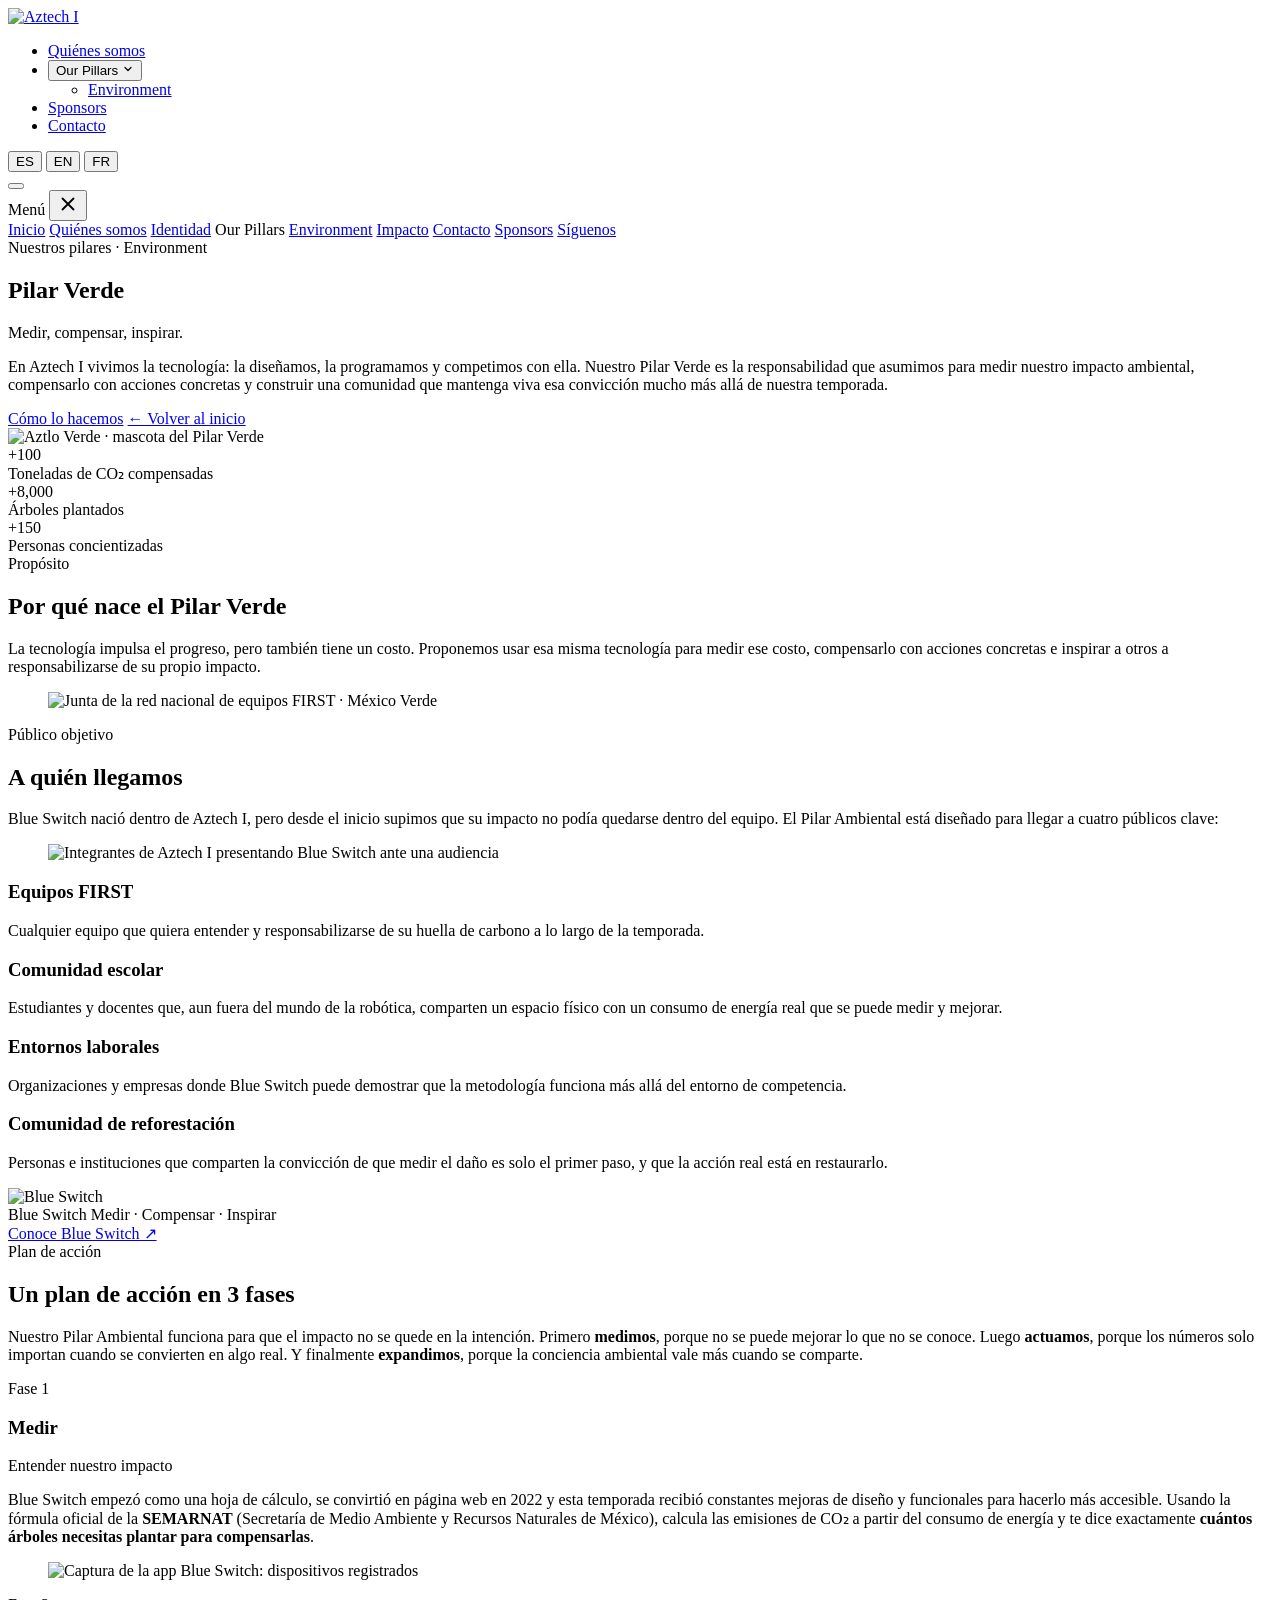
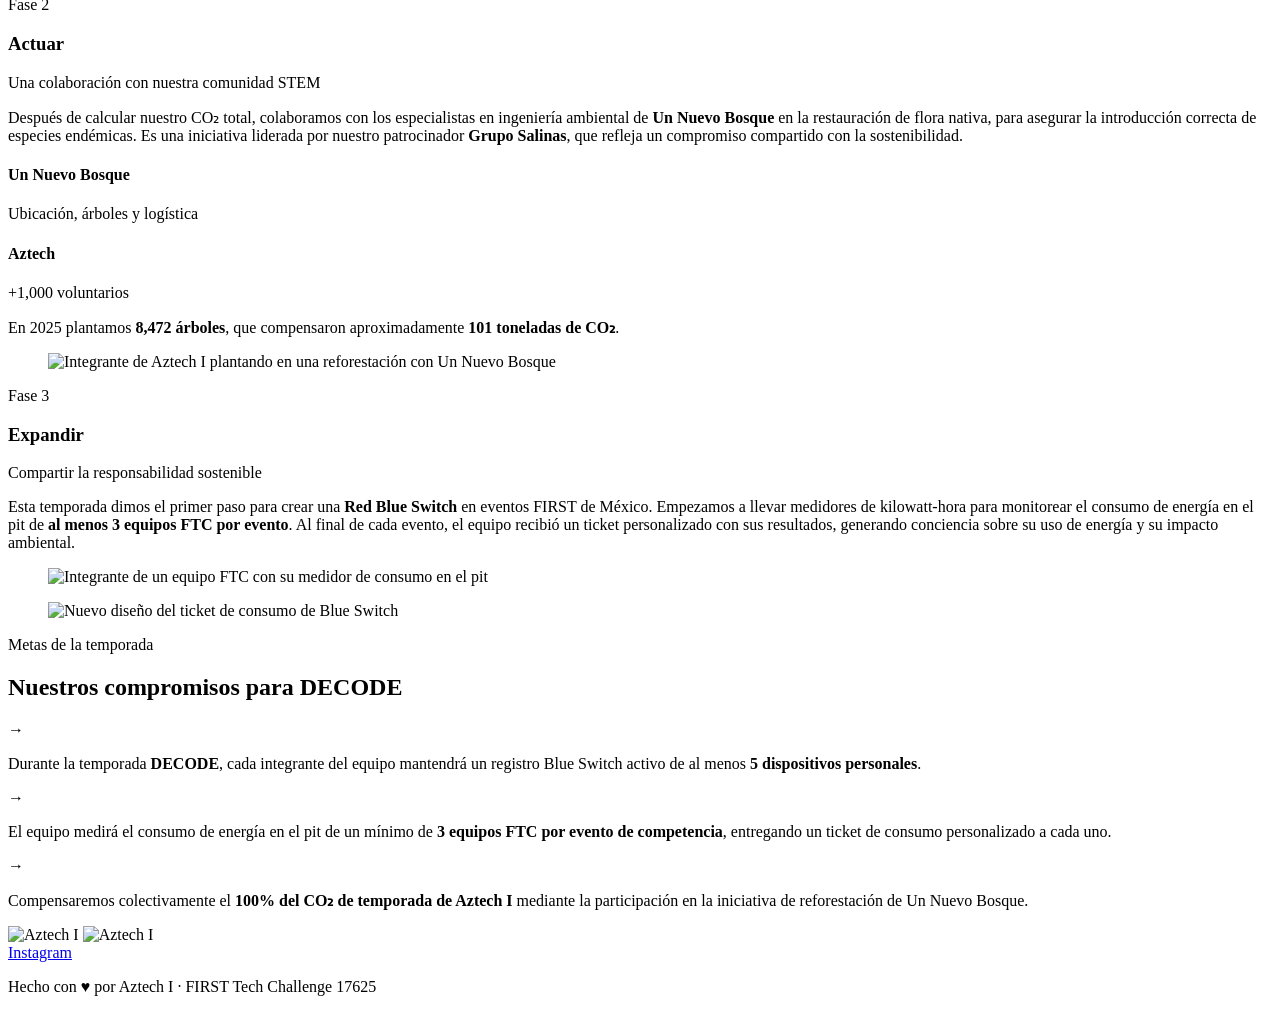
==== environment.html @ 7b5fca29 "Add files via upload" ====
<!DOCTYPE html>
<html lang="es">
<head>
  <meta charset="UTF-8" />
  <meta name="viewport" content="width=device-width, initial-scale=1.0" />
  <title>Environment · Aztech I</title>
  <meta name="description" content="Pilar Environment de Aztech I — próximamente." />
  <link rel="icon" href="images/brand/logo.png" />
  <link rel="stylesheet" href="css/styles.css" />
  <link rel="stylesheet" href="css/environment.css" />
</head>
<body>
  <header class="site-header">
    <nav class="nav">
      <a href="index.html" class="nav-logo" aria-label="Inicio">
        <img src="images/brand/wordmark.png" alt="Aztech I" />
      </a>
      <ul class="nav-links">
        <li><a href="index.html#nosotros" data-en="About us" data-fr="À propos">Quiénes somos</a></li>
        <li class="nav-dropdown">
          <button type="button" class="nav-dropdown-btn" aria-expanded="false" aria-haspopup="true" data-en='Our Pillars <svg class="chev" width="12" height="12" viewBox="0 0 24 24" fill="none" stroke="currentColor" stroke-width="2.4" stroke-linecap="round" stroke-linejoin="round"><path d="m6 9 6 6 6-6" /></svg>' data-fr='Nos piliers <svg class="chev" width="12" height="12" viewBox="0 0 24 24" fill="none" stroke="currentColor" stroke-width="2.4" stroke-linecap="round" stroke-linejoin="round"><path d="m6 9 6 6 6-6" /></svg>'>
            Our Pillars
            <svg class="chev" width="12" height="12" viewBox="0 0 24 24" fill="none" stroke="currentColor" stroke-width="2.4" stroke-linecap="round" stroke-linejoin="round"><path d="m6 9 6 6 6-6" /></svg>
          </button>
          <ul class="nav-dropdown-menu">
            <li><a href="environment.html" data-en="Environment" data-fr="Environnement">Environment</a></li>
          </ul>
        </li>
        <li><a href="index.html#sponsors">Sponsors</a></li>
        <li><a href="index.html#contacto" data-en="Contact" data-fr="Contact">Contacto</a></li>
        
      </ul>
      <div class="nav-actions">
        <div class="lang-switch" role="group" aria-label="Idioma / Language / Langue">
          <button type="button" class="lang-btn" data-lang="es">ES</button>
          <button type="button" class="lang-btn" data-lang="en">EN</button>
          <button type="button" class="lang-btn" data-lang="fr">FR</button>
        </div>
        <button type="button" class="nav-burger" aria-label="Menú" aria-expanded="false" aria-controls="site-drawer">
          <span></span><span></span><span></span>
        </button>
      </div>
    </nav>
  </header>

  <!-- ───────── Menú lateral desplegable ───────── -->
  <div class="drawer-backdrop" hidden></div>
  <aside id="site-drawer" class="drawer" aria-hidden="true" aria-label="Menú">
    <div class="drawer-top">
      <span class="drawer-title" data-en="Menu" data-fr="Menu">Menú</span>
      <button type="button" class="drawer-close" aria-label="Cerrar menú">
        <svg width="22" height="22" viewBox="0 0 24 24" fill="none" stroke="currentColor" stroke-width="2" stroke-linecap="round"><path d="M18 6 6 18M6 6l12 12" /></svg>
      </button>
    </div>
    <nav class="drawer-links">
      <a href="index.html" data-en="Home" data-fr="Accueil">Inicio</a>
      <a href="index.html#nosotros" data-en="About us" data-fr="À propos">Quiénes somos</a>
      <a href="index.html#identidad" data-en="Identity" data-fr="Identité">Identidad</a>
      <span class="drawer-group" data-en="Our Pillars" data-fr="Nos piliers">Our Pillars</span>
      <a href="environment.html" class="drawer-sub" data-en="Environment" data-fr="Environnement">Environment</a>
      <a href="https://aztech-17625-our-impact.vercel.app" data-en="Impact" data-fr="Impact">Impacto</a>
      <a href="index.html#contacto" data-en="Contact" data-fr="Contact">Contacto</a>
      <a href="index.html#sponsors">Sponsors</a>
      <a href="https://www.instagram.com/aztech_1_17625/" target="_blank" rel="noopener noreferrer" data-en="Follow us" data-fr="Suivez-nous">Síguenos</a>
    </nav>
  </aside>

  <!-- ───────── Hero ───────── -->
  <section class="env-hero">
    <div class="env-hero-inner">
      <div class="env-hero-text">
        <span class="env-kicker" data-en="Our Pillars · Environment" data-fr="Nos piliers · Environnement">Nuestros pilares · Environment</span>
        <h1 class="env-title" data-en="<span class=&quot;g&quot;>Green</span> Pillar" data-fr="Pilier <span class=&quot;g&quot;>Vert</span>">Pilar <span class="g">Verde</span></h1>
        <p class="env-subtitle" data-en="Measure, offset, inspire." data-fr="Mesurer, compenser, inspirer.">Medir, compensar, inspirar.</p>
        <p class="env-lead" data-en="At Aztech I we live technology: we design it, program it and compete with it. Our Green Pillar is the responsibility we take on to measure our environmental impact, offset it with concrete action, and build a community that keeps the conviction alive long beyond our season." data-fr="Chez Aztech I, nous vivons la technologie : nous la concevons, la programmons et concourons avec elle. Notre Pilier Vert est la responsabilité que nous assumons pour mesurer notre impact environnemental, le compenser par des actions concrètes et bâtir une communauté qui maintient cette conviction vivante bien au-delà de notre saison.">
          En Aztech I vivimos la tecnología: la diseñamos, la programamos y competimos
          con ella. Nuestro Pilar Verde es la responsabilidad que asumimos para medir
          nuestro impacto ambiental, compensarlo con acciones concretas y construir una
          comunidad que mantenga viva esa convicción mucho más allá de nuestra temporada.
        </p>
        <div class="env-hero-actions">
          <a href="#proceso" class="btn btn-accent" data-en="How we do it" data-fr="Comment nous le faisons">Cómo lo hacemos</a>
          <a href="index.html" class="btn btn-outline" data-en="← Back to home" data-fr="← Retour à l'accueil">← Volver al inicio</a>
        </div>
      </div>
      <div class="env-hero-figure">
        <img src="images/brand/green-aztlo.png" alt="Aztlo Verde · mascota del Pilar Verde" />
      </div>
    </div>
  </section>

  <!-- ───────── Cifras destacadas ───────── -->
  <section class="env-section env-stats-section">
    <div class="env-headline-stats">
      <div class="env-hstat env-hstat--feature">
        <div class="num">+100</div>
        <div class="lbl" data-en="Tons of CO₂ offset" data-fr="Tonnes de CO₂ compensées">Toneladas de CO₂ compensadas</div>
      </div>
      <div class="env-hstat">
        <div class="num">+8,000</div>
        <div class="lbl" data-en="Trees planted" data-fr="Arbres plantés">Árboles plantados</div>
      </div>
      <div class="env-hstat">
        <div class="num">+150</div>
        <div class="lbl" data-en="Environmentally aware people" data-fr="Personnes sensibilisées">Personas concientizadas</div>
      </div>
    </div>
  </section>

  <!-- ───────── Propósito ───────── -->
  <section class="env-section">
    <div class="env-why-intro">
      <div class="env-why-text">
        <span class="env-eyebrow" data-en="Purpose" data-fr="But">Propósito</span>
        <h2 data-en="Why the Green Pillar was born" data-fr="Pourquoi le Pilier Vert est né">Por qué nace el Pilar Verde</h2>
        <p class="env-text" data-en="Technology drives progress, but it also comes at a cost. We propose using that same technology to measure that cost, offset it through concrete actions, and inspire others to take responsibility for their own impact." data-fr="La technologie fait avancer le progrès, mais elle a aussi un coût. Nous proposons d'utiliser cette même technologie pour mesurer ce coût, le compenser par des actions concrètes et inspirer les autres à assumer la responsabilité de leur propre impact.">
          La tecnología impulsa el progreso, pero también tiene un costo. Proponemos usar
          esa misma tecnología para medir ese costo, compensarlo con acciones concretas e
          inspirar a otros a responsabilizarse de su propio impacto.
        </p>
      </div>
      <figure class="env-why-figure">
        <img class="env-why-main" src="images/brand/green-alliance.png" alt="Junta de la red nacional de equipos FIRST · México Verde" loading="lazy" />
      </figure>
    </div>
  </section>

  <!-- ───────── Público objetivo ───────── -->
  <section class="env-section">
    <div class="env-why-intro env-why-intro--flip">
      <div class="env-why-text">
        <span class="env-eyebrow" data-en="Target audience" data-fr="Public cible">Público objetivo</span>
        <h2 data-en="Who we reach" data-fr="À qui nous nous adressons">A quién llegamos</h2>
        <p class="env-text" data-en="Blue Switch was born within Aztech I, but from the start we knew its impact couldn't stay within the team. The Environmental Pillar is designed to reach four key audiences:" data-fr="Blue Switch est né au sein d'Aztech I, mais dès le départ nous savions que son impact ne pouvait pas rester au sein de l'équipe. Le Pilier Environnemental est conçu pour atteindre quatre publics clés :">
          Blue Switch nació dentro de Aztech I, pero desde el inicio supimos que su
          impacto no podía quedarse dentro del equipo. El Pilar Ambiental está diseñado
          para llegar a cuatro públicos clave:
        </p>
      </div>
      <figure class="env-why-figure">
        <img class="env-why-main" src="images/brand/bs-psico.png" alt="Integrantes de Aztech I presentando Blue Switch ante una audiencia" loading="lazy" />
      </figure>
    </div>

    <div class="aud-grid">
      <div class="aud-card">
        <h3 data-en="FIRST teams" data-fr="Équipes FIRST">Equipos FIRST</h3>
        <p data-en="Any team that wants to understand and take responsibility for their carbon footprint throughout the season." data-fr="Toute équipe qui souhaite comprendre et assumer la responsabilité de son empreinte carbone tout au long de la saison.">Cualquier equipo que quiera entender y responsabilizarse de su huella de carbono a lo largo de la temporada.</p>
      </div>
      <div class="aud-card">
        <h3 data-en="School community" data-fr="Communauté scolaire">Comunidad escolar</h3>
        <p data-en="Students and teachers who, even outside the robotics world, share a physical space with a real energy consumption that can be measured and improved." data-fr="Les élèves et les enseignants qui, même en dehors du monde de la robotique, partagent un espace physique avec une consommation d'énergie réelle qui peut être mesurée et améliorée.">Estudiantes y docentes que, aun fuera del mundo de la robótica, comparten un espacio físico con un consumo de energía real que se puede medir y mejorar.</p>
      </div>
      <div class="aud-card">
        <h3 data-en="Work environments" data-fr="Environnements de travail">Entornos laborales</h3>
        <p data-en="Organizations and companies where Blue Switch can prove that the methodology works beyond the competition setting." data-fr="Des organisations et des entreprises où Blue Switch peut prouver que la méthodologie fonctionne au-delà du cadre de la compétition.">Organizaciones y empresas donde Blue Switch puede demostrar que la metodología funciona más allá del entorno de competencia.</p>
      </div>
      <div class="aud-card">
        <h3 data-en="Reforestation community" data-fr="Communauté de reforestation">Comunidad de reforestación</h3>
        <p data-en="People and institutions who share the conviction that measuring the damage is only the first step, and that real action lies in restoring it." data-fr="Des personnes et des institutions qui partagent la conviction que mesurer les dégâts n'est que la première étape, et que la véritable action consiste à les réparer.">Personas e instituciones que comparten la convicción de que medir el daño es solo el primer paso, y que la acción real está en restaurarlo.</p>
      </div>
    </div>
  </section>

  <!-- ───────── Proceso: 3 fases ───────── -->
  <section id="proceso" class="env-section">
    <div class="bs-lockup">
      <img class="bs-logo" src="images/brand/blue-switch.png" alt="Blue Switch" loading="lazy" />
      <div class="bs-lockup-text">
        <span class="bs-name">Blue Switch</span>
        <span class="bs-tagline" data-en="Measure · Offset · Inspire" data-fr="Mesurer · Compenser · Inspirer">Medir · Compensar · Inspirar</span>
      </div>
      <a class="btn bs-btn" href="https://blue-switch2-0.vercel.app/" target="_blank" rel="noopener noreferrer" data-en="Explore Blue Switch ↗" data-fr="Découvrir Blue Switch ↗">Conoce Blue Switch ↗</a>
    </div>
    <span class="env-eyebrow" data-en="Action plan" data-fr="Plan d'action">Plan de acción</span>
    <h2 data-en="A 3-phase action plan" data-fr="Un plan d'action en 3 phases">Un plan de acción en 3 fases</h2>
    <p class="env-text" data-en="Our Environmental Pillar works so impact doesn't stay at the intention level. First we <strong>measure</strong>, because you can't improve what you don't know. Then we <strong>act</strong>, because numbers only matter when they turn into something real. And finally we <strong>expand</strong>, because environmental awareness is worth more when it's shared." data-fr="Notre Pilier Environnemental fonctionne pour que l'impact ne reste pas au niveau de l'intention. D'abord nous <strong>mesurons</strong>, car on ne peut pas améliorer ce que l'on ne connaît pas. Ensuite nous <strong>agissons</strong>, car les chiffres ne comptent que lorsqu'ils deviennent quelque chose de réel. Et enfin nous <strong>étendons</strong>, car la conscience environnementale vaut davantage lorsqu'elle est partagée.">
      Nuestro Pilar Ambiental funciona para que el impacto no se quede en la intención.
      Primero <strong>medimos</strong>, porque no se puede mejorar lo que no se conoce.
      Luego <strong>actuamos</strong>, porque los números solo importan cuando se
      convierten en algo real. Y finalmente <strong>expandimos</strong>, porque la
      conciencia ambiental vale más cuando se comparte.
    </p>

    <!-- Fase 1 -->
    <div class="phase phase--media-fill">
      <div class="phase-body">
        <div class="phase-head">
          <span class="phase-n" data-en="Phase 1" data-fr="Phase 1">Fase 1</span>
          <h3 data-en="Measure" data-fr="Mesurer">Medir</h3>
        </div>
        <p class="phase-sub" data-en="Understanding our impact" data-fr="Comprendre notre impact">Entender nuestro impacto</p>
        <p data-en="Blue Switch started as a spreadsheet, became a website in 2022, and received frequent design and functional updates this season to make it more accessible. Using the official formula from <strong>SEMARNAT</strong> (Mexico's Secretariat of Environment and Natural Resources), it calculates the CO₂ emissions from energy consumption and tells you exactly <strong>how many trees you need to plant to offset them</strong>." data-fr="Blue Switch a commencé comme un tableur, est devenu un site web en 2022 et a reçu cette saison de fréquentes améliorations de design et de fonctionnalités pour le rendre plus accessible. À l'aide de la formule officielle du <strong>SEMARNAT</strong> (Secrétariat à l'Environnement et aux Ressources naturelles du Mexique), il calcule les émissions de CO₂ à partir de la consommation d'énergie et vous indique exactement <strong>combien d'arbres planter pour les compenser</strong>.">
          Blue Switch empezó como una hoja de cálculo, se convirtió en página web en 2022
          y esta temporada recibió constantes mejoras de diseño y funcionales para
          hacerlo más accesible. Usando la fórmula oficial de la <strong>SEMARNAT</strong>
          (Secretaría de Medio Ambiente y Recursos Naturales de México), calcula las
          emisiones de CO₂ a partir del consumo de energía y te dice exactamente
          <strong>cuántos árboles necesitas plantar para compensarlas</strong>.
        </p>
      </div>
      <div class="phase-media phase-media--fillcol">
        <figure class="env-shot env-shot--grow">
          <img src="images/brand/bs-app.png" alt="Captura de la app Blue Switch: dispositivos registrados" loading="lazy" />
        </figure>
      </div>
    </div>

    <!-- Fase 2 -->
    <div class="phase phase--media-right">
      <div class="phase-body">
        <div class="phase-head">
          <span class="phase-n" data-en="Phase 2" data-fr="Phase 2">Fase 2</span>
          <h3 data-en="Act" data-fr="Agir">Actuar</h3>
        </div>
        <p class="phase-sub" data-en="A collaboration with our STEM community" data-fr="Une collaboration avec notre communauté STEM">Una colaboración con nuestra comunidad STEM</p>
        <p data-en="After calculating our total CO₂, we collaborated with <strong>Un Nuevo Bosque</strong>'s environmental engineering specialists in native flora restoration, to ensure the proper introduction of endemic species. This is an initiative led by our sponsor <strong>Grupo Salinas</strong>, reflecting a shared commitment to sustainability." data-fr="Après avoir calculé notre CO₂ total, nous avons collaboré avec les spécialistes en ingénierie environnementale d'<strong>Un Nuevo Bosque</strong> pour la restauration de la flore indigène, afin d'assurer l'introduction correcte d'espèces endémiques. C'est une initiative menée par notre sponsor <strong>Grupo Salinas</strong>, qui reflète un engagement commun envers la durabilité.">
          Después de calcular nuestro CO₂ total, colaboramos con los especialistas en
          ingeniería ambiental de <strong>Un Nuevo Bosque</strong> en la restauración de
          flora nativa, para asegurar la introducción correcta de especies endémicas. Es
          una iniciativa liderada por nuestro patrocinador <strong>Grupo Salinas</strong>,
          que refleja un compromiso compartido con la sostenibilidad.
        </p>
        <div class="phase-tags">
          <div class="phase-tag">
            <h4>Un Nuevo Bosque</h4>
            <p data-en="Location, trees &amp; logistics" data-fr="Lieu, arbres et logistique">Ubicación, árboles y logística</p>
          </div>
          <div class="phase-tag">
            <h4>Aztech</h4>
            <p data-en="+1,000 volunteers" data-fr="+1 000 bénévoles">+1,000 voluntarios</p>
          </div>
        </div>
        <p class="phase-highlight" data-en="In 2025 we planted <strong>8,472 trees</strong>, offsetting approximately <strong>101 tons of CO₂</strong>." data-fr="En 2025, nous avons planté <strong>8 472 arbres</strong>, compensant environ <strong>101 tonnes de CO₂</strong>.">En 2025 plantamos <strong>8,472 árboles</strong>, que compensaron aproximadamente <strong>101 toneladas de CO₂</strong>.</p>
      </div>
      <figure class="env-shot env-shot--fill">
        <img src="images/brand/reforestacion.png" alt="Integrante de Aztech I plantando en una reforestación con Un Nuevo Bosque" loading="lazy" />
      </figure>
    </div>

    <!-- Fase 3 -->
    <div class="phase">
      <div class="phase-body">
        <div class="phase-head">
          <span class="phase-n" data-en="Phase 3" data-fr="Phase 3">Fase 3</span>
          <h3 data-en="Expand" data-fr="Étendre">Expandir</h3>
        </div>
        <p class="phase-sub" data-en="Sharing sustainable responsibility" data-fr="Partager la responsabilité durable">Compartir la responsabilidad sostenible</p>
        <p data-en="This season we took the first step toward creating a <strong>Blue Switch Network</strong> at FIRST events in Mexico. We began bringing kilowatt-hour meters to monitor energy consumption at the pit of <strong>at least 3 FTC teams per event</strong>. At the end of each event, the team received a personalized ticket with their results, raising awareness of their energy use and its environmental impact." data-fr="Cette saison, nous avons fait le premier pas vers la création d'un <strong>réseau Blue Switch</strong> lors des événements FIRST au Mexique. Nous avons commencé à apporter des compteurs de kilowattheures pour surveiller la consommation d'énergie au stand d'<strong>au moins 3 équipes FTC par événement</strong>. À la fin de chaque événement, l'équipe a reçu un ticket personnalisé avec ses résultats, sensibilisant à sa consommation d'énergie et à son impact environnemental.">
          Esta temporada dimos el primer paso para crear una <strong>Red Blue
          Switch</strong> en eventos FIRST de México. Empezamos a llevar medidores de
          kilowatt-hora para monitorear el consumo de energía en el pit de
          <strong>al menos 3 equipos FTC por evento</strong>. Al final de cada evento, el
          equipo recibió un ticket personalizado con sus resultados, generando conciencia
          sobre su uso de energía y su impacto ambiental.
        </p>
      </div>
      <div class="phase-media">
        <figure class="env-shot env-shot--tall">
          <img src="images/brand/pit-medidor.png" alt="Integrante de un equipo FTC con su medidor de consumo en el pit" loading="lazy" />
        </figure>
        <figure class="env-shot env-shot--tall">
          <img src="images/brand/ticket-design.png" alt="Nuevo diseño del ticket de consumo de Blue Switch" loading="lazy" />
        </figure>
      </div>
    </div>
  </section>

  <!-- ───────── Metas de la temporada ───────── -->
  <section class="env-section">
    <span class="env-eyebrow" data-en="Season goals" data-fr="Objectifs de la saison">Metas de la temporada</span>
    <h2 data-en="Our commitments for DECODE" data-fr="Nos engagements pour DECODE">Nuestros compromisos para DECODE</h2>

    <div class="goal-list goal-list--single">
      <div class="goal-item"><span class="gi">→</span><p data-en="During the <strong>DECODE</strong> season, every team member will maintain an active Blue Switch registry of at least <strong>5 personal devices</strong>." data-fr="Pendant la saison <strong>DECODE</strong>, chaque membre de l'équipe tiendra un registre Blue Switch actif d'au moins <strong>5 appareils personnels</strong>.">Durante la temporada <strong>DECODE</strong>, cada integrante del equipo mantendrá un registro Blue Switch activo de al menos <strong>5 dispositivos personales</strong>.</p></div>
      <div class="goal-item"><span class="gi">→</span><p data-en="The team will measure energy consumption at the pit of a minimum of <strong>3 FTC teams per competition event</strong>, delivering a personalized consumption ticket to each." data-fr="L'équipe mesurera la consommation d'énergie au stand d'un minimum de <strong>3 équipes FTC par événement de compétition</strong>, en remettant à chacune un ticket de consommation personnalisé.">El equipo medirá el consumo de energía en el pit de un mínimo de <strong>3 equipos FTC por evento de competencia</strong>, entregando un ticket de consumo personalizado a cada uno.</p></div>
      <div class="goal-item"><span class="gi">→</span><p data-en="We will collectively offset <strong>100% of Aztech I's season CO₂</strong> through participation in the Un Nuevo Bosque reforestation initiative." data-fr="Nous compenserons collectivement <strong>100 % du CO₂ de la saison d'Aztech I</strong> grâce à notre participation à l'initiative de reforestation d'Un Nuevo Bosque.">Compensaremos colectivamente el <strong>100% del CO₂ de temporada de Aztech I</strong> mediante la participación en la iniciativa de reforestación de Un Nuevo Bosque.</p></div>
    </div>
  </section>

  <!-- ───────── Footer ───────── -->
  <footer id="contacto" class="site-footer">
    <div class="container footer-mini">
      <div class="footer-mini-brand">
        <img class="footer-logo" src="images/brand/logo.png" alt="Aztech I" />
        <img class="footer-wordmark" src="images/brand/wordmark.png" alt="Aztech I" />
      </div>
      <div class="footer-mini-social">
        <a href="https://www.instagram.com/aztech_1_17625/" target="_blank" rel="noopener noreferrer">Instagram</a>
      </div>
      <p class="footer-mini-credit" data-en='Made with <span class="heart">&#9829;</span> by Aztech I · FIRST Tech Challenge 17625' data-fr='Fait avec <span class="heart">&#9829;</span> par Aztech I · FIRST Tech Challenge 17625'>Hecho con <span class="heart">&#9829;</span> por Aztech I · FIRST Tech Challenge 17625</p>
    </div>
  </footer>

  <script src="js/script.js"></script>
  <script src="js/i18n.js"></script>
</body>
</html>
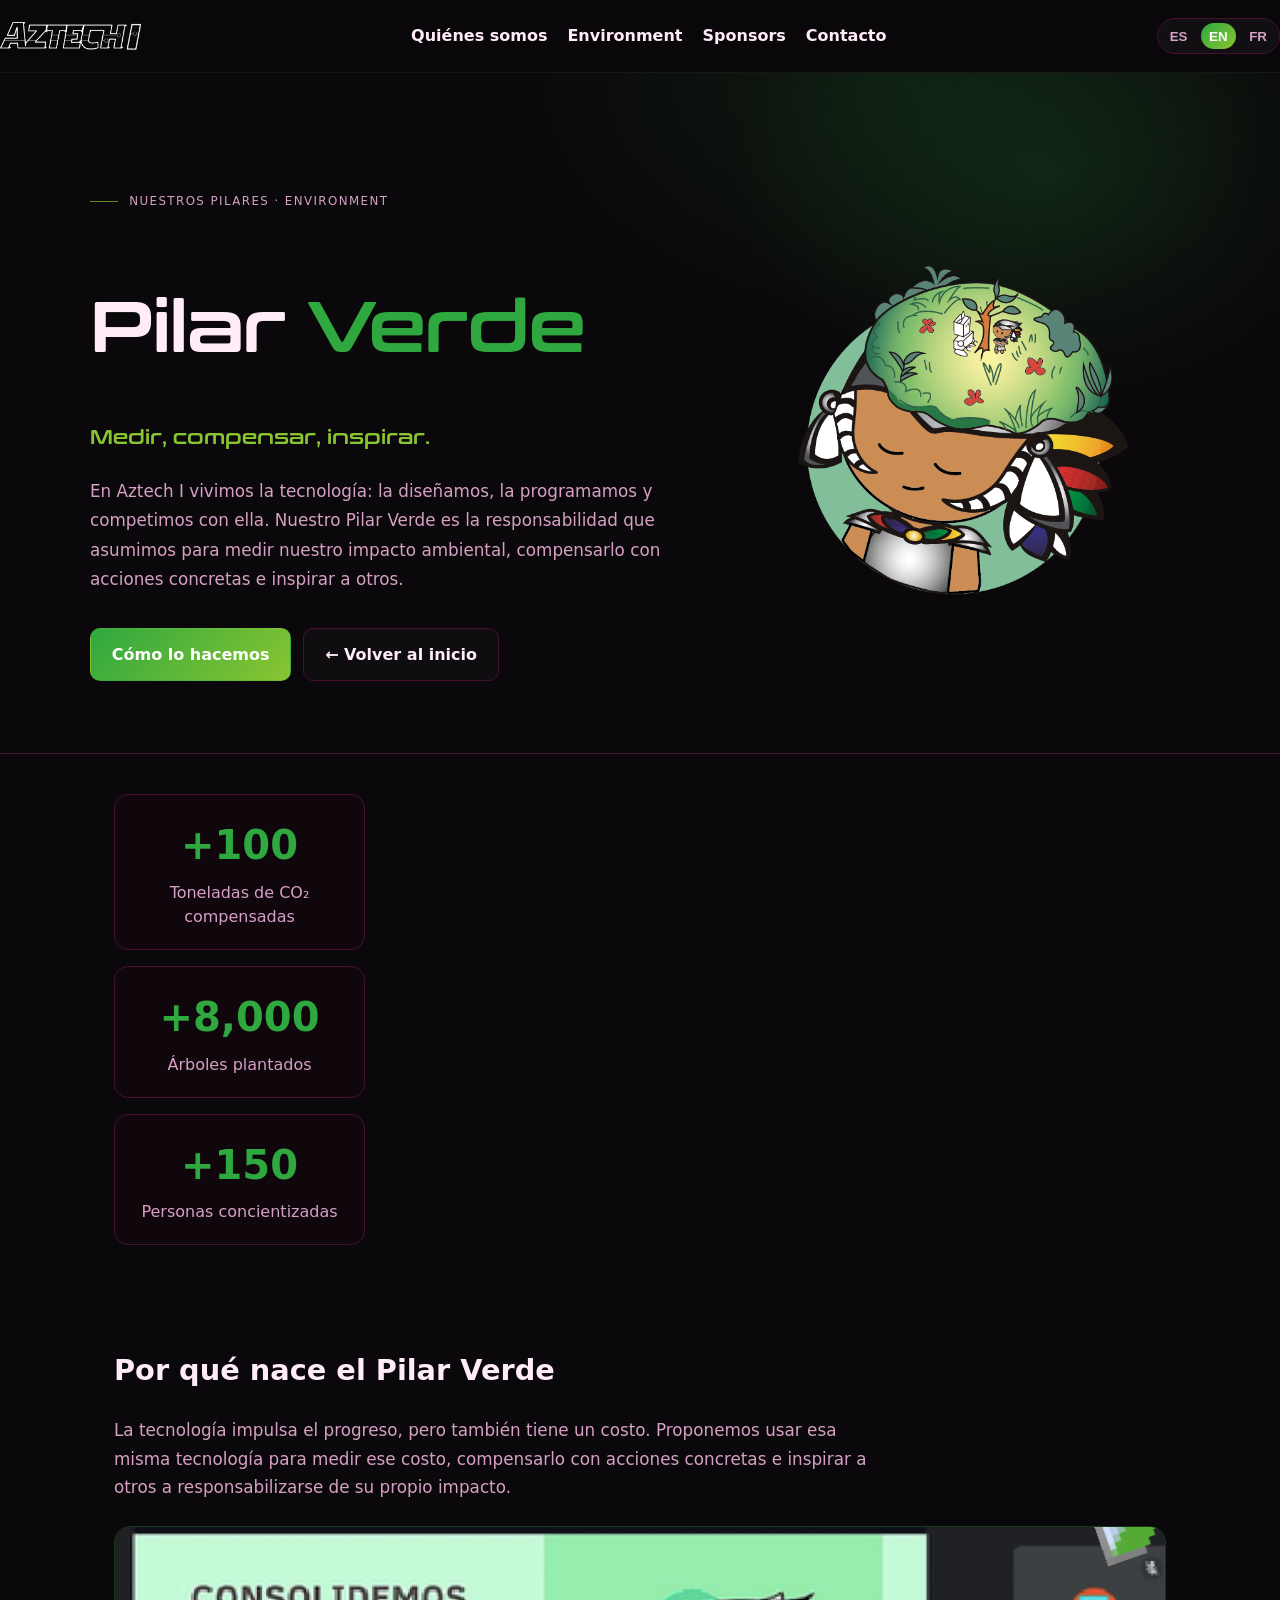
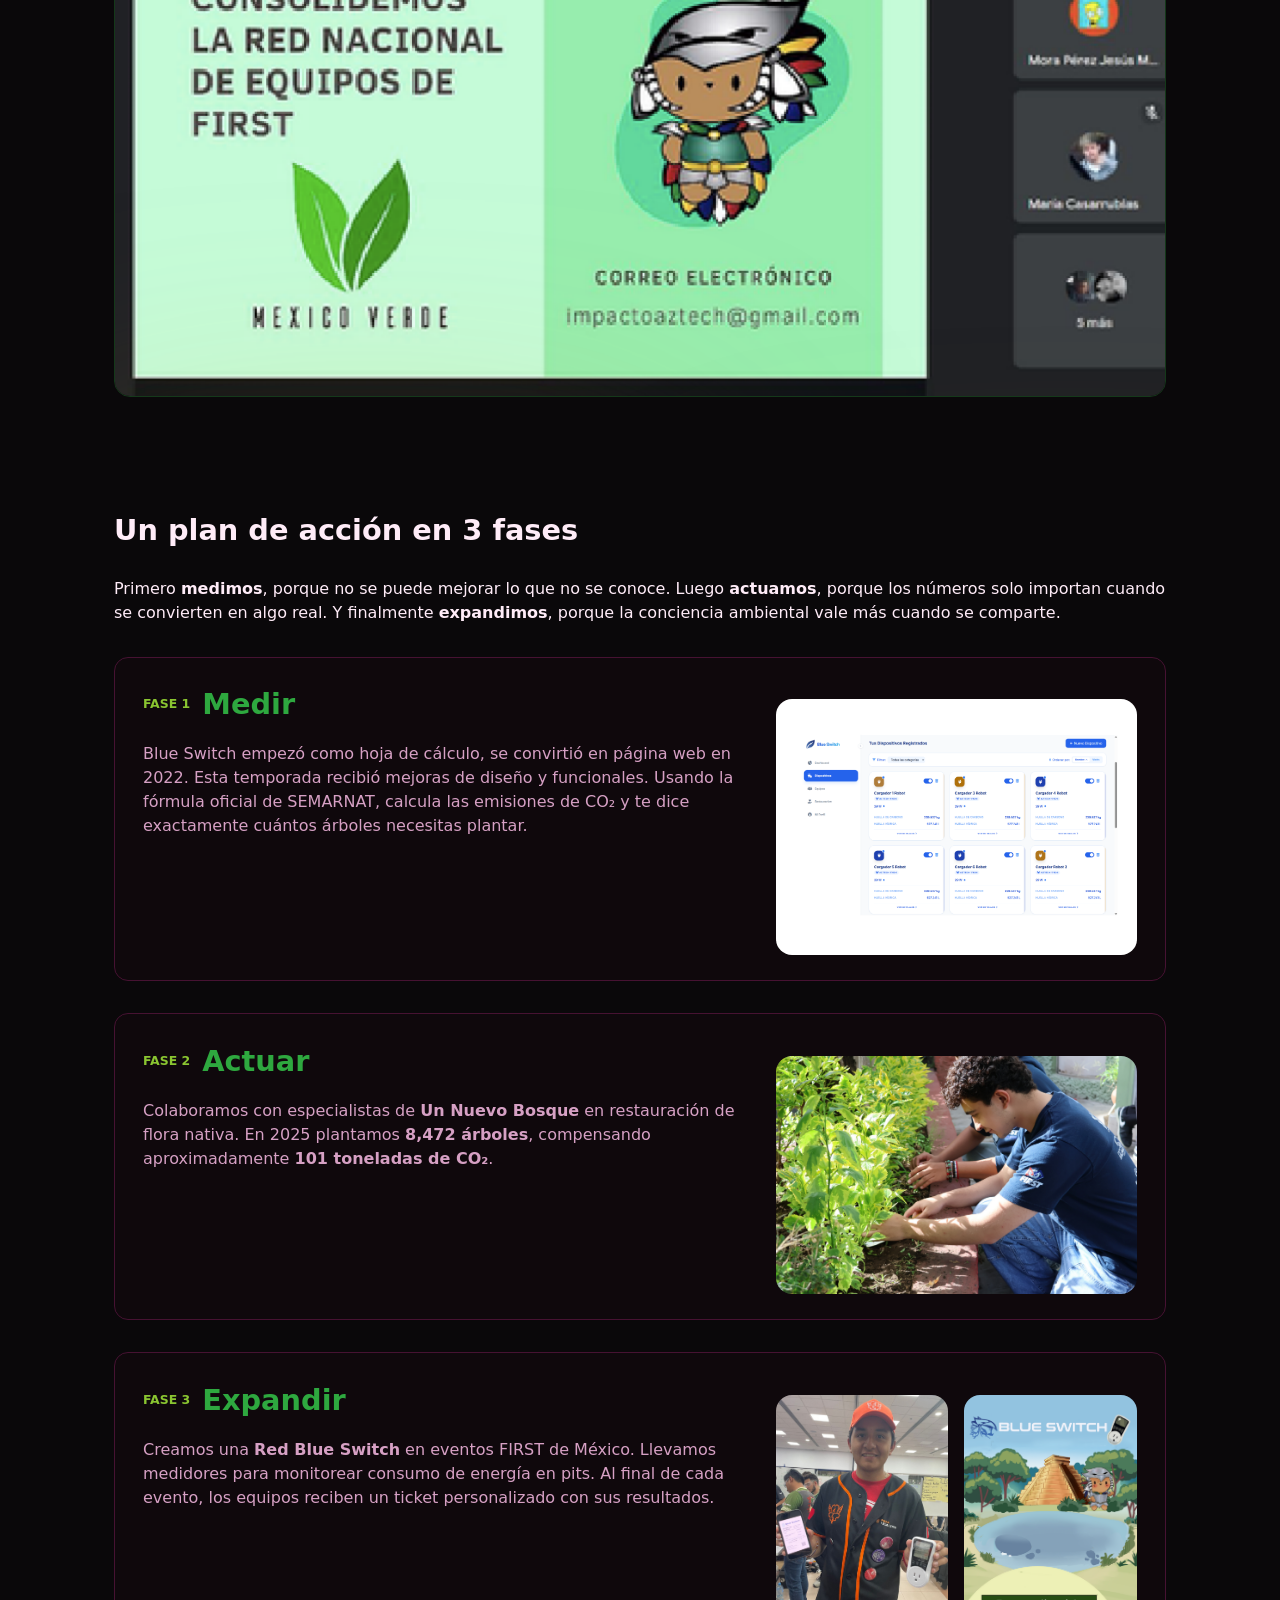
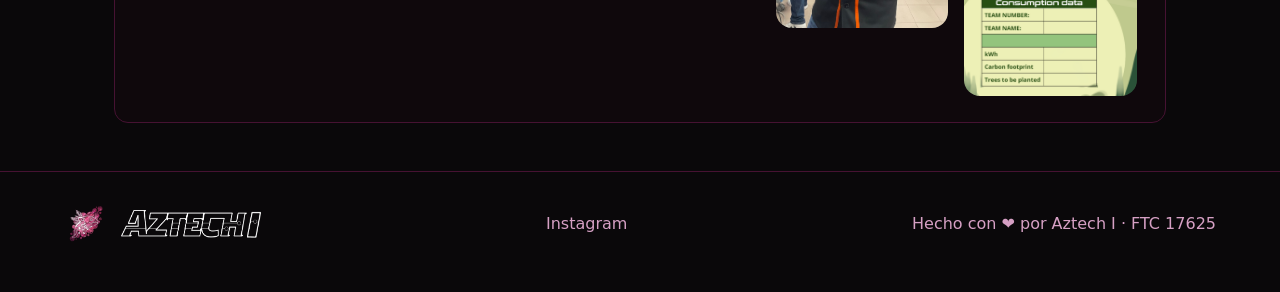
==== commit 7031b2d0: "🔧 CORRECCIÓN TOTAL: Rutas assets fijas + HTML reorganizado + CSS funcional 100%" ====
--- a/environment.html
+++ b/environment.html
@@ -1,298 +1,129 @@
-<!DOCTYPE html>
-<html lang="es">
-<head>
-  <meta charset="UTF-8" />
-  <meta name="viewport" content="width=device-width, initial-scale=1.0" />
-  <title>Environment · Aztech I</title>
-  <meta name="description" content="Pilar Environment de Aztech I — próximamente." />
-  <link rel="icon" href="images/brand/logo.png" />
-  <link rel="stylesheet" href="css/styles.css" />
-  <link rel="stylesheet" href="css/environment.css" />
-</head>
-<body>
-  <header class="site-header">
-    <nav class="nav">
-      <a href="index.html" class="nav-logo" aria-label="Inicio">
-        <img src="images/brand/wordmark.png" alt="Aztech I" />
-      </a>
-      <ul class="nav-links">
-        <li><a href="index.html#nosotros" data-en="About us" data-fr="À propos">Quiénes somos</a></li>
-        <li class="nav-dropdown">
-          <button type="button" class="nav-dropdown-btn" aria-expanded="false" aria-haspopup="true" data-en='Our Pillars <svg class="chev" width="12" height="12" viewBox="0 0 24 24" fill="none" stroke="currentColor" stroke-width="2.4" stroke-linecap="round" stroke-linejoin="round"><path d="m6 9 6 6 6-6" /></svg>' data-fr='Nos piliers <svg class="chev" width="12" height="12" viewBox="0 0 24 24" fill="none" stroke="currentColor" stroke-width="2.4" stroke-linecap="round" stroke-linejoin="round"><path d="m6 9 6 6 6-6" /></svg>'>
-            Our Pillars
-            <svg class="chev" width="12" height="12" viewBox="0 0 24 24" fill="none" stroke="currentColor" stroke-width="2.4" stroke-linecap="round" stroke-linejoin="round"><path d="m6 9 6 6 6-6" /></svg>
-          </button>
-          <ul class="nav-dropdown-menu">
-            <li><a href="environment.html" data-en="Environment" data-fr="Environnement">Environment</a></li>
-          </ul>
-        </li>
-        <li><a href="index.html#sponsors">Sponsors</a></li>
-        <li><a href="index.html#contacto" data-en="Contact" data-fr="Contact">Contacto</a></li>
-        
-      </ul>
-      <div class="nav-actions">
-        <div class="lang-switch" role="group" aria-label="Idioma / Language / Langue">
-          <button type="button" class="lang-btn" data-lang="es">ES</button>
-          <button type="button" class="lang-btn" data-lang="en">EN</button>
-          <button type="button" class="lang-btn" data-lang="fr">FR</button>
-        </div>
-        <button type="button" class="nav-burger" aria-label="Menú" aria-expanded="false" aria-controls="site-drawer">
-          <span></span><span></span><span></span>
-        </button>
-      </div>
-    </nav>
-  </header>
-
-  <!-- ───────── Menú lateral desplegable ───────── -->
-  <div class="drawer-backdrop" hidden></div>
-  <aside id="site-drawer" class="drawer" aria-hidden="true" aria-label="Menú">
-    <div class="drawer-top">
-      <span class="drawer-title" data-en="Menu" data-fr="Menu">Menú</span>
-      <button type="button" class="drawer-close" aria-label="Cerrar menú">
-        <svg width="22" height="22" viewBox="0 0 24 24" fill="none" stroke="currentColor" stroke-width="2" stroke-linecap="round"><path d="M18 6 6 18M6 6l12 12" /></svg>
-      </button>
-    </div>
-    <nav class="drawer-links">
-      <a href="index.html" data-en="Home" data-fr="Accueil">Inicio</a>
-      <a href="index.html#nosotros" data-en="About us" data-fr="À propos">Quiénes somos</a>
-      <a href="index.html#identidad" data-en="Identity" data-fr="Identité">Identidad</a>
-      <span class="drawer-group" data-en="Our Pillars" data-fr="Nos piliers">Our Pillars</span>
-      <a href="environment.html" class="drawer-sub" data-en="Environment" data-fr="Environnement">Environment</a>
-      <a href="https://aztech-17625-our-impact.vercel.app" data-en="Impact" data-fr="Impact">Impacto</a>
-      <a href="index.html#contacto" data-en="Contact" data-fr="Contact">Contacto</a>
-      <a href="index.html#sponsors">Sponsors</a>
-      <a href="https://www.instagram.com/aztech_1_17625/" target="_blank" rel="noopener noreferrer" data-en="Follow us" data-fr="Suivez-nous">Síguenos</a>
-    </nav>
-  </aside>
-
-  <!-- ───────── Hero ───────── -->
-  <section class="env-hero">
-    <div class="env-hero-inner">
-      <div class="env-hero-text">
-        <span class="env-kicker" data-en="Our Pillars · Environment" data-fr="Nos piliers · Environnement">Nuestros pilares · Environment</span>
-        <h1 class="env-title" data-en="<span class=&quot;g&quot;>Green</span> Pillar" data-fr="Pilier <span class=&quot;g&quot;>Vert</span>">Pilar <span class="g">Verde</span></h1>
-        <p class="env-subtitle" data-en="Measure, offset, inspire." data-fr="Mesurer, compenser, inspirer.">Medir, compensar, inspirar.</p>
-        <p class="env-lead" data-en="At Aztech I we live technology: we design it, program it and compete with it. Our Green Pillar is the responsibility we take on to measure our environmental impact, offset it with concrete action, and build a community that keeps the conviction alive long beyond our season." data-fr="Chez Aztech I, nous vivons la technologie : nous la concevons, la programmons et concourons avec elle. Notre Pilier Vert est la responsabilité que nous assumons pour mesurer notre impact environnemental, le compenser par des actions concrètes et bâtir une communauté qui maintient cette conviction vivante bien au-delà de notre saison.">
-          En Aztech I vivimos la tecnología: la diseñamos, la programamos y competimos
-          con ella. Nuestro Pilar Verde es la responsabilidad que asumimos para medir
-          nuestro impacto ambiental, compensarlo con acciones concretas y construir una
-          comunidad que mantenga viva esa convicción mucho más allá de nuestra temporada.
-        </p>
-        <div class="env-hero-actions">
-          <a href="#proceso" class="btn btn-accent" data-en="How we do it" data-fr="Comment nous le faisons">Cómo lo hacemos</a>
-          <a href="index.html" class="btn btn-outline" data-en="← Back to home" data-fr="← Retour à l'accueil">← Volver al inicio</a>
-        </div>
-      </div>
-      <div class="env-hero-figure">
-        <img src="images/brand/green-aztlo.png" alt="Aztlo Verde · mascota del Pilar Verde" />
-      </div>
-    </div>
-  </section>
-
-  <!-- ───────── Cifras destacadas ───────── -->
-  <section class="env-section env-stats-section">
-    <div class="env-headline-stats">
-      <div class="env-hstat env-hstat--feature">
-        <div class="num">+100</div>
-        <div class="lbl" data-en="Tons of CO₂ offset" data-fr="Tonnes de CO₂ compensées">Toneladas de CO₂ compensadas</div>
-      </div>
-      <div class="env-hstat">
-        <div class="num">+8,000</div>
-        <div class="lbl" data-en="Trees planted" data-fr="Arbres plantés">Árboles plantados</div>
-      </div>
-      <div class="env-hstat">
-        <div class="num">+150</div>
-        <div class="lbl" data-en="Environmentally aware people" data-fr="Personnes sensibilisées">Personas concientizadas</div>
-      </div>
-    </div>
-  </section>
-
-  <!-- ───────── Propósito ───────── -->
-  <section class="env-section">
-    <div class="env-why-intro">
-      <div class="env-why-text">
-        <span class="env-eyebrow" data-en="Purpose" data-fr="But">Propósito</span>
-        <h2 data-en="Why the Green Pillar was born" data-fr="Pourquoi le Pilier Vert est né">Por qué nace el Pilar Verde</h2>
-        <p class="env-text" data-en="Technology drives progress, but it also comes at a cost. We propose using that same technology to measure that cost, offset it through concrete actions, and inspire others to take responsibility for their own impact." data-fr="La technologie fait avancer le progrès, mais elle a aussi un coût. Nous proposons d'utiliser cette même technologie pour mesurer ce coût, le compenser par des actions concrètes et inspirer les autres à assumer la responsabilité de leur propre impact.">
-          La tecnología impulsa el progreso, pero también tiene un costo. Proponemos usar
-          esa misma tecnología para medir ese costo, compensarlo con acciones concretas e
-          inspirar a otros a responsabilizarse de su propio impacto.
-        </p>
-      </div>
-      <figure class="env-why-figure">
-        <img class="env-why-main" src="images/brand/green-alliance.png" alt="Junta de la red nacional de equipos FIRST · México Verde" loading="lazy" />
-      </figure>
-    </div>
-  </section>
-
-  <!-- ───────── Público objetivo ───────── -->
-  <section class="env-section">
-    <div class="env-why-intro env-why-intro--flip">
-      <div class="env-why-text">
-        <span class="env-eyebrow" data-en="Target audience" data-fr="Public cible">Público objetivo</span>
-        <h2 data-en="Who we reach" data-fr="À qui nous nous adressons">A quién llegamos</h2>
-        <p class="env-text" data-en="Blue Switch was born within Aztech I, but from the start we knew its impact couldn't stay within the team. The Environmental Pillar is designed to reach four key audiences:" data-fr="Blue Switch est né au sein d'Aztech I, mais dès le départ nous savions que son impact ne pouvait pas rester au sein de l'équipe. Le Pilier Environnemental est conçu pour atteindre quatre publics clés :">
-          Blue Switch nació dentro de Aztech I, pero desde el inicio supimos que su
-          impacto no podía quedarse dentro del equipo. El Pilar Ambiental está diseñado
-          para llegar a cuatro públicos clave:
-        </p>
-      </div>
-      <figure class="env-why-figure">
-        <img class="env-why-main" src="images/brand/bs-psico.png" alt="Integrantes de Aztech I presentando Blue Switch ante una audiencia" loading="lazy" />
-      </figure>
-    </div>
-
-    <div class="aud-grid">
-      <div class="aud-card">
-        <h3 data-en="FIRST teams" data-fr="Équipes FIRST">Equipos FIRST</h3>
-        <p data-en="Any team that wants to understand and take responsibility for their carbon footprint throughout the season." data-fr="Toute équipe qui souhaite comprendre et assumer la responsabilité de son empreinte carbone tout au long de la saison.">Cualquier equipo que quiera entender y responsabilizarse de su huella de carbono a lo largo de la temporada.</p>
-      </div>
-      <div class="aud-card">
-        <h3 data-en="School community" data-fr="Communauté scolaire">Comunidad escolar</h3>
-        <p data-en="Students and teachers who, even outside the robotics world, share a physical space with a real energy consumption that can be measured and improved." data-fr="Les élèves et les enseignants qui, même en dehors du monde de la robotique, partagent un espace physique avec une consommation d'énergie réelle qui peut être mesurée et améliorée.">Estudiantes y docentes que, aun fuera del mundo de la robótica, comparten un espacio físico con un consumo de energía real que se puede medir y mejorar.</p>
-      </div>
-      <div class="aud-card">
-        <h3 data-en="Work environments" data-fr="Environnements de travail">Entornos laborales</h3>
-        <p data-en="Organizations and companies where Blue Switch can prove that the methodology works beyond the competition setting." data-fr="Des organisations et des entreprises où Blue Switch peut prouver que la méthodologie fonctionne au-delà du cadre de la compétition.">Organizaciones y empresas donde Blue Switch puede demostrar que la metodología funciona más allá del entorno de competencia.</p>
-      </div>
-      <div class="aud-card">
-        <h3 data-en="Reforestation community" data-fr="Communauté de reforestation">Comunidad de reforestación</h3>
-        <p data-en="People and institutions who share the conviction that measuring the damage is only the first step, and that real action lies in restoring it." data-fr="Des personnes et des institutions qui partagent la conviction que mesurer les dégâts n'est que la première étape, et que la véritable action consiste à les réparer.">Personas e instituciones que comparten la convicción de que medir el daño es solo el primer paso, y que la acción real está en restaurarlo.</p>
-      </div>
-    </div>
-  </section>
-
-  <!-- ───────── Proceso: 3 fases ───────── -->
-  <section id="proceso" class="env-section">
-    <div class="bs-lockup">
-      <img class="bs-logo" src="images/brand/blue-switch.png" alt="Blue Switch" loading="lazy" />
-      <div class="bs-lockup-text">
-        <span class="bs-name">Blue Switch</span>
-        <span class="bs-tagline" data-en="Measure · Offset · Inspire" data-fr="Mesurer · Compenser · Inspirer">Medir · Compensar · Inspirar</span>
-      </div>
-      <a class="btn bs-btn" href="https://blue-switch2-0.vercel.app/" target="_blank" rel="noopener noreferrer" data-en="Explore Blue Switch ↗" data-fr="Découvrir Blue Switch ↗">Conoce Blue Switch ↗</a>
-    </div>
-    <span class="env-eyebrow" data-en="Action plan" data-fr="Plan d'action">Plan de acción</span>
-    <h2 data-en="A 3-phase action plan" data-fr="Un plan d'action en 3 phases">Un plan de acción en 3 fases</h2>
-    <p class="env-text" data-en="Our Environmental Pillar works so impact doesn't stay at the intention level. First we <strong>measure</strong>, because you can't improve what you don't know. Then we <strong>act</strong>, because numbers only matter when they turn into something real. And finally we <strong>expand</strong>, because environmental awareness is worth more when it's shared." data-fr="Notre Pilier Environnemental fonctionne pour que l'impact ne reste pas au niveau de l'intention. D'abord nous <strong>mesurons</strong>, car on ne peut pas améliorer ce que l'on ne connaît pas. Ensuite nous <strong>agissons</strong>, car les chiffres ne comptent que lorsqu'ils deviennent quelque chose de réel. Et enfin nous <strong>étendons</strong>, car la conscience environnementale vaut davantage lorsqu'elle est partagée.">
-      Nuestro Pilar Ambiental funciona para que el impacto no se quede en la intención.
-      Primero <strong>medimos</strong>, porque no se puede mejorar lo que no se conoce.
-      Luego <strong>actuamos</strong>, porque los números solo importan cuando se
-      convierten en algo real. Y finalmente <strong>expandimos</strong>, porque la
-      conciencia ambiental vale más cuando se comparte.
-    </p>
-
-    <!-- Fase 1 -->
-    <div class="phase phase--media-fill">
-      <div class="phase-body">
-        <div class="phase-head">
-          <span class="phase-n" data-en="Phase 1" data-fr="Phase 1">Fase 1</span>
-          <h3 data-en="Measure" data-fr="Mesurer">Medir</h3>
-        </div>
-        <p class="phase-sub" data-en="Understanding our impact" data-fr="Comprendre notre impact">Entender nuestro impacto</p>
-        <p data-en="Blue Switch started as a spreadsheet, became a website in 2022, and received frequent design and functional updates this season to make it more accessible. Using the official formula from <strong>SEMARNAT</strong> (Mexico's Secretariat of Environment and Natural Resources), it calculates the CO₂ emissions from energy consumption and tells you exactly <strong>how many trees you need to plant to offset them</strong>." data-fr="Blue Switch a commencé comme un tableur, est devenu un site web en 2022 et a reçu cette saison de fréquentes améliorations de design et de fonctionnalités pour le rendre plus accessible. À l'aide de la formule officielle du <strong>SEMARNAT</strong> (Secrétariat à l'Environnement et aux Ressources naturelles du Mexique), il calcule les émissions de CO₂ à partir de la consommation d'énergie et vous indique exactement <strong>combien d'arbres planter pour les compenser</strong>.">
-          Blue Switch empezó como una hoja de cálculo, se convirtió en página web en 2022
-          y esta temporada recibió constantes mejoras de diseño y funcionales para
-          hacerlo más accesible. Usando la fórmula oficial de la <strong>SEMARNAT</strong>
-          (Secretaría de Medio Ambiente y Recursos Naturales de México), calcula las
-          emisiones de CO₂ a partir del consumo de energía y te dice exactamente
-          <strong>cuántos árboles necesitas plantar para compensarlas</strong>.
-        </p>
-      </div>
-      <div class="phase-media phase-media--fillcol">
-        <figure class="env-shot env-shot--grow">
-          <img src="images/brand/bs-app.png" alt="Captura de la app Blue Switch: dispositivos registrados" loading="lazy" />
-        </figure>
-      </div>
-    </div>
-
-    <!-- Fase 2 -->
-    <div class="phase phase--media-right">
-      <div class="phase-body">
-        <div class="phase-head">
-          <span class="phase-n" data-en="Phase 2" data-fr="Phase 2">Fase 2</span>
-          <h3 data-en="Act" data-fr="Agir">Actuar</h3>
-        </div>
-        <p class="phase-sub" data-en="A collaboration with our STEM community" data-fr="Une collaboration avec notre communauté STEM">Una colaboración con nuestra comunidad STEM</p>
-        <p data-en="After calculating our total CO₂, we collaborated with <strong>Un Nuevo Bosque</strong>'s environmental engineering specialists in native flora restoration, to ensure the proper introduction of endemic species. This is an initiative led by our sponsor <strong>Grupo Salinas</strong>, reflecting a shared commitment to sustainability." data-fr="Après avoir calculé notre CO₂ total, nous avons collaboré avec les spécialistes en ingénierie environnementale d'<strong>Un Nuevo Bosque</strong> pour la restauration de la flore indigène, afin d'assurer l'introduction correcte d'espèces endémiques. C'est une initiative menée par notre sponsor <strong>Grupo Salinas</strong>, qui reflète un engagement commun envers la durabilité.">
-          Después de calcular nuestro CO₂ total, colaboramos con los especialistas en
-          ingeniería ambiental de <strong>Un Nuevo Bosque</strong> en la restauración de
-          flora nativa, para asegurar la introducción correcta de especies endémicas. Es
-          una iniciativa liderada por nuestro patrocinador <strong>Grupo Salinas</strong>,
-          que refleja un compromiso compartido con la sostenibilidad.
-        </p>
-        <div class="phase-tags">
-          <div class="phase-tag">
-            <h4>Un Nuevo Bosque</h4>
-            <p data-en="Location, trees &amp; logistics" data-fr="Lieu, arbres et logistique">Ubicación, árboles y logística</p>
-          </div>
-          <div class="phase-tag">
-            <h4>Aztech</h4>
-            <p data-en="+1,000 volunteers" data-fr="+1 000 bénévoles">+1,000 voluntarios</p>
-          </div>
-        </div>
-        <p class="phase-highlight" data-en="In 2025 we planted <strong>8,472 trees</strong>, offsetting approximately <strong>101 tons of CO₂</strong>." data-fr="En 2025, nous avons planté <strong>8 472 arbres</strong>, compensant environ <strong>101 tonnes de CO₂</strong>.">En 2025 plantamos <strong>8,472 árboles</strong>, que compensaron aproximadamente <strong>101 toneladas de CO₂</strong>.</p>
-      </div>
-      <figure class="env-shot env-shot--fill">
-        <img src="images/brand/reforestacion.png" alt="Integrante de Aztech I plantando en una reforestación con Un Nuevo Bosque" loading="lazy" />
-      </figure>
-    </div>
-
-    <!-- Fase 3 -->
-    <div class="phase">
-      <div class="phase-body">
-        <div class="phase-head">
-          <span class="phase-n" data-en="Phase 3" data-fr="Phase 3">Fase 3</span>
-          <h3 data-en="Expand" data-fr="Étendre">Expandir</h3>
-        </div>
-        <p class="phase-sub" data-en="Sharing sustainable responsibility" data-fr="Partager la responsabilité durable">Compartir la responsabilidad sostenible</p>
-        <p data-en="This season we took the first step toward creating a <strong>Blue Switch Network</strong> at FIRST events in Mexico. We began bringing kilowatt-hour meters to monitor energy consumption at the pit of <strong>at least 3 FTC teams per event</strong>. At the end of each event, the team received a personalized ticket with their results, raising awareness of their energy use and its environmental impact." data-fr="Cette saison, nous avons fait le premier pas vers la création d'un <strong>réseau Blue Switch</strong> lors des événements FIRST au Mexique. Nous avons commencé à apporter des compteurs de kilowattheures pour surveiller la consommation d'énergie au stand d'<strong>au moins 3 équipes FTC par événement</strong>. À la fin de chaque événement, l'équipe a reçu un ticket personnalisé avec ses résultats, sensibilisant à sa consommation d'énergie et à son impact environnemental.">
-          Esta temporada dimos el primer paso para crear una <strong>Red Blue
-          Switch</strong> en eventos FIRST de México. Empezamos a llevar medidores de
-          kilowatt-hora para monitorear el consumo de energía en el pit de
-          <strong>al menos 3 equipos FTC por evento</strong>. Al final de cada evento, el
-          equipo recibió un ticket personalizado con sus resultados, generando conciencia
-          sobre su uso de energía y su impacto ambiental.
-        </p>
-      </div>
-      <div class="phase-media">
-        <figure class="env-shot env-shot--tall">
-          <img src="images/brand/pit-medidor.png" alt="Integrante de un equipo FTC con su medidor de consumo en el pit" loading="lazy" />
-        </figure>
-        <figure class="env-shot env-shot--tall">
-          <img src="images/brand/ticket-design.png" alt="Nuevo diseño del ticket de consumo de Blue Switch" loading="lazy" />
-        </figure>
-      </div>
-    </div>
-  </section>
-
-  <!-- ───────── Metas de la temporada ───────── -->
-  <section class="env-section">
-    <span class="env-eyebrow" data-en="Season goals" data-fr="Objectifs de la saison">Metas de la temporada</span>
-    <h2 data-en="Our commitments for DECODE" data-fr="Nos engagements pour DECODE">Nuestros compromisos para DECODE</h2>
-
-    <div class="goal-list goal-list--single">
-      <div class="goal-item"><span class="gi">→</span><p data-en="During the <strong>DECODE</strong> season, every team member will maintain an active Blue Switch registry of at least <strong>5 personal devices</strong>." data-fr="Pendant la saison <strong>DECODE</strong>, chaque membre de l'équipe tiendra un registre Blue Switch actif d'au moins <strong>5 appareils personnels</strong>.">Durante la temporada <strong>DECODE</strong>, cada integrante del equipo mantendrá un registro Blue Switch activo de al menos <strong>5 dispositivos personales</strong>.</p></div>
-      <div class="goal-item"><span class="gi">→</span><p data-en="The team will measure energy consumption at the pit of a minimum of <strong>3 FTC teams per competition event</strong>, delivering a personalized consumption ticket to each." data-fr="L'équipe mesurera la consommation d'énergie au stand d'un minimum de <strong>3 équipes FTC par événement de compétition</strong>, en remettant à chacune un ticket de consommation personnalisé.">El equipo medirá el consumo de energía en el pit de un mínimo de <strong>3 equipos FTC por evento de competencia</strong>, entregando un ticket de consumo personalizado a cada uno.</p></div>
-      <div class="goal-item"><span class="gi">→</span><p data-en="We will collectively offset <strong>100% of Aztech I's season CO₂</strong> through participation in the Un Nuevo Bosque reforestation initiative." data-fr="Nous compenserons collectivement <strong>100 % du CO₂ de la saison d'Aztech I</strong> grâce à notre participation à l'initiative de reforestation d'Un Nuevo Bosque.">Compensaremos colectivamente el <strong>100% del CO₂ de temporada de Aztech I</strong> mediante la participación en la iniciativa de reforestación de Un Nuevo Bosque.</p></div>
-    </div>
-  </section>
-
-  <!-- ───────── Footer ───────── -->
-  <footer id="contacto" class="site-footer">
-    <div class="container footer-mini">
-      <div class="footer-mini-brand">
-        <img class="footer-logo" src="images/brand/logo.png" alt="Aztech I" />
-        <img class="footer-wordmark" src="images/brand/wordmark.png" alt="Aztech I" />
-      </div>
-      <div class="footer-mini-social">
-        <a href="https://www.instagram.com/aztech_1_17625/" target="_blank" rel="noopener noreferrer">Instagram</a>
-      </div>
-      <p class="footer-mini-credit" data-en='Made with <span class="heart">&#9829;</span> by Aztech I · FIRST Tech Challenge 17625' data-fr='Fait avec <span class="heart">&#9829;</span> par Aztech I · FIRST Tech Challenge 17625'>Hecho con <span class="heart">&#9829;</span> por Aztech I · FIRST Tech Challenge 17625</p>
-    </div>
-  </footer>
-
-  <script src="js/script.js"></script>
-  <script src="js/i18n.js"></script>
-</body>
-</html>
+<!DOCTYPE html>
+<html lang="es">
+<head>
+  <meta charset="UTF-8" />
+  <meta name="viewport" content="width=device-width, initial-scale=1.0" />
+  <title>Environment · Aztech I</title>
+  <meta name="description" content="Pilar Environment de Aztech I — Medir, compensar, inspirar." />
+  <link rel="icon" href="logo.png" />
+  <link rel="stylesheet" href="styles.css" />
+  <link rel="stylesheet" href="environment.css" />
+</head>
+<body>
+  <header class="site-header">
+    <nav class="nav">
+      <a href="index.html" class="nav-logo">
+        <img src="wordmark.png" alt="Aztech I" style="height: 28px; width: auto;" />
+      </a>
+      <ul class="nav-links">
+        <li><a href="index.html#nosotros">Quiénes somos</a></li>
+        <li><a href="environment.html">Environment</a></li>
+        <li><a href="index.html#sponsors">Sponsors</a></li>
+        <li><a href="index.html#contacto">Contacto</a></li>
+      </ul>
+      <div class="nav-actions">
+        <div class="lang-switch">
+          <button class="lang-btn is-active" data-lang="es">ES</button>
+          <button class="lang-btn" data-lang="en">EN</button>
+          <button class="lang-btn" data-lang="fr">FR</button>
+        </div>
+      </div>
+    </nav>
+  </header>
+
+  <section class="env-hero">
+    <div class="env-hero-inner">
+      <div class="env-hero-text">
+        <span class="env-kicker">Nuestros pilares · Environment</span>
+        <h1 class="env-title">Pilar <span style="color: rgb(46 168 63);">Verde</span></h1>
+        <p class="env-subtitle">Medir, compensar, inspirar.</p>
+        <p class="env-lead">En Aztech I vivimos la tecnología: la diseñamos, la programamos y competimos con ella. Nuestro Pilar Verde es la responsabilidad que asumimos para medir nuestro impacto ambiental, compensarlo con acciones concretas e inspirar a otros.</p>
+        <div class="env-hero-actions">
+          <a href="#proceso" class="btn btn-accent">Cómo lo hacemos</a>
+          <a href="index.html" class="btn btn-outline">← Volver al inicio</a>
+        </div>
+      </div>
+      <div>
+        <img src="green-aztlo.png" alt="Aztlo Verde" style="width: clamp(11rem, 48vw, 21rem); margin: 0 auto; display: block;" />
+      </div>
+    </div>
+  </section>
+
+  <section class="env-stats" style="max-width: 1100px; margin: 0 auto; padding: 2.5rem 1.5rem;">
+    <div style="display: grid; grid-template-columns: repeat(auto-fit, minmax(180px, 1fr)); gap: 1rem;">
+      <div class="env-stat">
+        <div style="font-size: 2.5rem; font-weight: 800; color: rgb(46 168 63);">+100</div>
+        <div style="color: rgb(var(--muted-foreground)); margin-top: 0.35rem;">Toneladas de CO₂ compensadas</div>
+      </div>
+      <div class="env-stat">
+        <div style="font-size: 2.5rem; font-weight: 800; color: rgb(46 168 63);">+8,000</div>
+        <div style="color: rgb(var(--muted-foreground)); margin-top: 0.35rem;">Árboles plantados</div>
+      </div>
+      <div class="env-stat">
+        <div style="font-size: 2.5rem; font-weight: 800; color: rgb(46 168 63);">+150</div>
+        <div style="color: rgb(var(--muted-foreground)); margin-top: 0.35rem;">Personas concientizadas</div>
+      </div>
+    </div>
+  </section>
+
+  <section style="max-width: 1100px; margin: 0 auto; padding: 3rem 1.5rem;">
+    <h2 style="font-size: 1.8rem; margin-top: 1rem;">Por qué nace el Pilar Verde</h2>
+    <p class="env-text">La tecnología impulsa el progreso, pero también tiene un costo. Proponemos usar esa misma tecnología para medir ese costo, compensarlo con acciones concretas e inspirar a otros a responsabilizarse de su propio impacto.</p>
+    <img src="green-alliance.png" alt="Red nacional FIRST México Verde" style="width: 100%; margin-top: 1.5rem; border-radius: 1rem; border: 1px solid rgba(46,168,63,0.3);" />
+  </section>
+
+  <section id="proceso" style="max-width: 1100px; margin: 0 auto; padding: 3rem 1.5rem;">
+    <h2 style="font-size: 1.8rem; margin-top: 1rem;">Un plan de acción en 3 fases</h2>
+    <p>Primero <strong>medimos</strong>, porque no se puede mejorar lo que no se conoce. Luego <strong>actuamos</strong>, porque los números solo importan cuando se convierten en algo real. Y finalmente <strong>expandimos</strong>, porque la conciencia ambiental vale más cuando se comparte.</p>
+
+    <div class="phase" style="margin-top: 2rem;">
+      <div>
+        <div style="display: flex; align-items: center; gap: 0.75rem; margin-bottom: 1rem;">
+          <span style="font-size: 0.78rem; color: rgb(138 197 49); font-weight: 700; text-transform: uppercase;">Fase 1</span>
+          <h3 style="font-size: 1.8rem; margin: 0; color: rgb(46 168 63);">Medir</h3>
+        </div>
+        <p style="color: rgb(var(--muted-foreground));">Blue Switch empezó como hoja de cálculo, se convirtió en página web en 2022. Esta temporada recibió mejoras de diseño y funcionales. Usando la fórmula oficial de SEMARNAT, calcula las emisiones de CO₂ y te dice exactamente cuántos árboles necesitas plantar.</p>
+      </div>
+      <img src="bs-app.png" alt="Blue Switch" style="margin-top: 1rem; width: 100%; border-radius: 1rem;" />
+    </div>
+
+    <div class="phase" style="margin-top: 2rem;">
+      <div>
+        <div style="display: flex; align-items: center; gap: 0.75rem; margin-bottom: 1rem;">
+          <span style="font-size: 0.78rem; color: rgb(138 197 49); font-weight: 700; text-transform: uppercase;">Fase 2</span>
+          <h3 style="font-size: 1.8rem; margin: 0; color: rgb(46 168 63);">Actuar</h3>
+        </div>
+        <p style="color: rgb(var(--muted-foreground));">Colaboramos con especialistas de <strong>Un Nuevo Bosque</strong> en restauración de flora nativa. En 2025 plantamos <strong>8,472 árboles</strong>, compensando aproximadamente <strong>101 toneladas de CO₂</strong>.</p>
+      </div>
+      <img src="reforestacion.png" alt="Reforestación" style="margin-top: 1rem; width: 100%; border-radius: 1rem;" />
+    </div>
+
+    <div class="phase" style="margin-top: 2rem;">
+      <div>
+        <div style="display: flex; align-items: center; gap: 0.75rem; margin-bottom: 1rem;">
+          <span style="font-size: 0.78rem; color: rgb(138 197 49); font-weight: 700; text-transform: uppercase;">Fase 3</span>
+          <h3 style="font-size: 1.8rem; margin: 0; color: rgb(46 168 63);">Expandir</h3>
+        </div>
+        <p style="color: rgb(var(--muted-foreground));">Creamos una <strong>Red Blue Switch</strong> en eventos FIRST de México. Llevamos medidores para monitorear consumo de energía en pits. Al final de cada evento, los equipos reciben un ticket personalizado con sus resultados.</p>
+      </div>
+      <div style="display: grid; grid-template-columns: 1fr 1fr; gap: 1rem; margin-top: 1rem;">
+        <img src="pit-medidor.png" alt="Medidor" style="width: 100%; border-radius: 1rem;" />
+        <img src="ticket-design.png" alt="Ticket" style="width: 100%; border-radius: 1rem;" />
+      </div>
+    </div>
+  </section>
+
+  <footer class="site-footer">
+    <div class="container" style="display: flex; align-items: center; justify-content: space-between; gap: 1rem; flex-wrap: wrap;">
+      <div style="display: flex; align-items: center; gap: 0.75rem;">
+        <img src="logo.png" alt="Aztech I" style="height: 40px;" />
+        <img src="wordmark.png" alt="Aztech I" style="height: 28px;" />
+      </div>
+      <a href="https://www.instagram.com/aztech_1_17625/" target="_blank">Instagram</a>
+      <p style="margin: 0; color: rgb(var(--muted-foreground));">Hecho con ❤️ por Aztech I · FTC 17625</p>
+    </div>
+  </footer>
+
+  <script src="i18n.js"></script>
+</body>
+</html>
--- a/styles.css
+++ b/styles.css
@@ -0,0 +1,276 @@
+@import url("https://fonts.googleapis.com/css2?family=Montserrat:ital,wght@0,400;0,500;0,600;0,700;0,800;1,400;1,600&display=swap");
+
+@font-face {
+  font-family: "Conthrax";
+  src: url("Conthrax-SemiBold.otf") format("opentype");
+  font-weight: 100 900;
+  font-style: normal;
+  font-display: swap;
+}
+
+:root {
+  --background: 10 8 10;
+  --surface: 20 8 16;
+  --surface-2: 32 10 24;
+  --border: 70 18 50;
+  --foreground: 255 236 248;
+  --muted-foreground: 214 160 196;
+  --primary: 236 0 120;
+  --primary-foreground: 255 255 255;
+  --accent: 255 80 160;
+  --accent-foreground: 10 0 8;
+  --radius: 14px;
+  --font-heading: "Conthrax", "Montserrat", system-ui, sans-serif;
+  --font-body: "Montserrat", system-ui, sans-serif;
+  --font-mono: "Montserrat", system-ui, sans-serif;
+}
+
+* { box-sizing: border-box; }
+html { scroll-behavior: smooth; }
+body {
+  margin: 0;
+  min-height: 100vh;
+  font-family: var(--font-body);
+  background: rgb(var(--background));
+  color: rgb(var(--foreground));
+  line-height: 1.5;
+}
+img { max-width: 100%; display: block; }
+a { color: inherit; text-decoration: none; }
+.container { max-width: 1200px; margin: 0 auto; padding: 0 1.5rem; }
+header.site-header {
+  position: sticky;
+  top: 0;
+  z-index: 20;
+  background: rgba(10, 8, 10, 0.85);
+  backdrop-filter: blur(8px);
+  border-bottom: 1px solid rgba(255,255,255,0.06);
+}
+.nav {
+  display: flex;
+  align-items: center;
+  justify-content: space-between;
+  min-height: 72px;
+}
+.nav-logo img { height: 28px; width: auto; }
+.nav-links {
+  display: flex;
+  gap: 1.25rem;
+  list-style: none;
+  padding: 0;
+  margin: 0;
+  font-weight: 600;
+}
+.nav-links a:hover { color: rgb(var(--accent)); }
+.nav-actions { display: flex; align-items: center; gap: 0.75rem; }
+.lang-switch {
+  display: inline-flex;
+  gap: 0.35rem;
+  padding: 0.25rem;
+  border: 1px solid rgb(var(--border));
+  border-radius: 999px;
+  background: rgba(255,255,255,0.03);
+}
+.lang-btn {
+  background: transparent;
+  border: none;
+  color: rgb(var(--muted-foreground));
+  cursor: pointer;
+  font-weight: 700;
+  padding: 0.35rem 0.5rem;
+  border-radius: 999px;
+}
+.lang-btn.is-active {
+  background: linear-gradient(135deg, rgb(var(--primary)), rgb(var(--accent)));
+  color: white;
+}
+.btn {
+  display: inline-flex;
+  align-items: center;
+  justify-content: center;
+  border-radius: 10px;
+  padding: 0.85rem 1.3rem;
+  font-weight: 700;
+  border: 1px solid transparent;
+}
+.btn-accent {
+  background: linear-gradient(135deg, rgb(var(--primary)), rgb(var(--accent)));
+  color: white;
+}
+.btn-outline {
+  border-color: rgb(var(--border));
+  background: rgba(255,255,255,0.02);
+  color: rgb(var(--foreground));
+}
+.hero {
+  padding: 5rem 0 3rem;
+  text-align: center;
+  background:
+    radial-gradient(45rem 30rem at 50% 18%, rgba(236,0,120,0.15), transparent 60%),
+    radial-gradient(30rem 20rem at 80% 80%, rgba(255,80,160,0.07), transparent 60%);
+}
+.hero-logo { margin: 0 auto; max-width: 480px; }
+.hero-art { margin: 1.25rem auto 0; max-width: 220px; }
+.hero-cta { margin-top: 1.5rem; display: flex; justify-content: center; gap: 0.85rem; flex-wrap: wrap; }
+.section { padding: 4rem 0; }
+.badge {
+  display: inline-block;
+  padding: 0.35rem 0.75rem;
+  border-radius: 999px;
+  border: 1px solid rgba(255,80,160,0.5);
+  background: rgba(255,80,160,0.08);
+  color: rgb(var(--accent));
+  font-size: 0.7rem;
+  font-weight: 700;
+  letter-spacing: 0.08em;
+  text-transform: uppercase;
+}
+.section-title {
+  margin-top: 1rem;
+  font-family: var(--font-heading);
+  font-size: clamp(2rem, 4vw, 3rem);
+  line-height: 1.1;
+}
+.lead {
+  margin-top: 0.8rem;
+  max-width: 720px;
+  color: rgb(var(--muted-foreground));
+  font-size: 1.05rem;
+}
+.cards-3 {
+  display: grid;
+  grid-template-columns: repeat(auto-fit, minmax(220px, 1fr));
+  gap: 1.2rem;
+  margin-top: 2rem;
+}
+.card {
+  border: 1px solid rgb(var(--border));
+  background: rgb(var(--surface));
+  border-radius: var(--radius);
+  padding: 1.4rem;
+}
+.card p { color: rgb(var(--muted-foreground)); }
+.about-media {
+  display: grid;
+  grid-template-columns: repeat(auto-fit, minmax(280px, 1fr));
+  gap: 2rem;
+  margin-top: 2rem;
+}
+.team-photo-wrap { overflow: hidden; border-radius: 1rem; border: 1px solid rgb(var(--border)); }
+.mva { display: grid; gap: 1rem; }
+.traj-card { margin-top: 2rem; }
+.season-logos {
+  display: grid;
+  grid-template-columns: repeat(auto-fit, minmax(120px, 1fr));
+  gap: 1rem;
+  margin-top: 2rem;
+}
+.season-logos img {
+  width: 100%;
+  height: 90px;
+  object-fit: contain;
+  filter: drop-shadow(0 10px 18px rgba(0,0,0,0.3));
+}
+.sponsors-grid {
+  display: grid;
+  grid-template-columns: repeat(auto-fit, minmax(140px, 1fr));
+  gap: 1.2rem;
+  margin-top: 2rem;
+}
+.sponsor {
+  display: flex;
+  align-items: center;
+  justify-content: center;
+  min-height: 120px;
+  border-radius: var(--radius);
+  border: 1px solid rgb(var(--border));
+  background: rgba(255,255,255,0.02);
+  padding: 1rem;
+}
+.sponsor img { max-height: 80px; width: auto; }
+.site-footer {
+  padding: 2rem 0 3rem;
+  border-top: 1px solid rgb(var(--border));
+  color: rgb(var(--muted-foreground));
+}
+.footer-mini {
+  display: flex;
+  align-items: center;
+  justify-content: space-between;
+  gap: 1rem;
+  flex-wrap: wrap;
+}
+.footer-mini-brand { display: flex; align-items: center; gap: 0.75rem; }
+.footer-logo, .footer-wordmark { max-height: 40px; }
+@media (max-width: 640px) {
+  .nav-links { display: none; }
+  .nav-actions { margin-left: auto; }
+  .footer-mini { justify-content: center; }
+}
+
+/* Environment page */
+.env-hero {
+  padding: 4rem 0 2rem;
+  background: radial-gradient(45rem 30rem at 70% 0%, rgba(46,168,63,0.12), transparent 55%);
+}
+.env-hero-inner {
+  display: grid;
+  grid-template-columns: repeat(auto-fit, minmax(280px, 1fr));
+  gap: 2rem;
+  align-items: center;
+}
+.env-hero .env-title {
+  font-family: var(--font-heading);
+  font-size: clamp(2.5rem, 6vw, 4.5rem);
+  line-height: 1;
+}
+.env-hero .env-title .g { color: rgb(46 168 63); }
+.env-hero .env-subtitle { color: rgb(138 197 49); font-size: 1.2rem; font-weight: 700; }
+.env-hero .env-lead { color: rgb(var(--muted-foreground)); max-width: 60ch; }
+.env-hero-actions { display: flex; gap: 0.75rem; flex-wrap: wrap; margin-top: 1.5rem; }
+.env-stats {
+  display: grid;
+  grid-template-columns: repeat(auto-fit, minmax(180px, 1fr));
+  gap: 1rem;
+  margin-top: 2rem;
+}
+.env-stat {
+  border: 1px solid rgb(var(--border));
+  border-radius: var(--radius);
+  background: rgba(255,255,255,0.02);
+  padding: 1.5rem 1rem;
+  text-align: center;
+}
+.env-stat .num { font-size: clamp(2rem, 5vw, 3rem); font-weight: 800; color: rgb(46 168 63); }
+.env-stat .lbl { color: rgb(var(--muted-foreground)); margin-top: 0.35rem; }
+.phase {
+  border: 1px solid rgb(var(--border));
+  background: rgb(var(--surface));
+  border-radius: var(--radius);
+  padding: 1.5rem;
+  margin-top: 1.5rem;
+}
+.phase-body p { color: rgb(var(--muted-foreground)); }
+.phase-head { display: flex; align-items: center; gap: 0.75rem; }
+.phase-n { font-size: 0.78rem; letter-spacing: 0.08em; text-transform: uppercase; color: rgb(138 197 49); }
+.phase-head h3 { font-size: 1.8rem; }
+.phase-tags { display: flex; gap: 0.75rem; flex-wrap: wrap; margin-top: 1rem; }
+.phase-tag {
+  background: rgba(46,168,63,0.08);
+  border: 1px solid rgba(46,168,63,0.3);
+  border-radius: 10px;
+  padding: 0.8rem 1rem;
+}
+.goal-item {
+  display: flex; gap: 0.7rem;
+  border: 1px solid rgb(var(--border));
+  border-radius: 10px;
+  padding: 0.9rem 1rem;
+  margin-top: 0.8rem;
+}
+.goal-item .gi { color: rgb(46 168 63); font-weight: 800; }
+
+@media (max-width: 640px) {
+  .nav-links { display: none; }
+  .hero { padding-top: 3rem; }
+}
--- a/environment.css
+++ b/environment.css
@@ -0,0 +1,584 @@
+/* ════════════════════════════════════════════════════════════════════════
+   Pilar Environment — paleta verde (Green Pillar / Blue Switch).
+   Hereda la base de styles.css y la re-tematiza aquí.
+   ════════════════════════════════════════════════════════════════════════ */
+:root {
+  --primary: 46 168 63;    /* #2ea83f verde Environment */
+  --accent: 138 197 49;    /* #8ac531 verde lima */
+}
+
+/* El logo del footer brilla en verde */
+.footer-logo { filter: drop-shadow(0 0 22px rgba(46, 168, 63, 0.45)); }
+
+/* ───────── Hero ───────── */
+.env-hero {
+  position: relative;
+  isolation: isolate;
+  overflow: hidden;
+  padding: 7rem 1.5rem 4.5rem;
+  border-bottom: 1px solid rgb(var(--border));
+}
+.env-hero::before {
+  content: "";
+  position: absolute;
+  inset: 0;
+  z-index: -1;
+  pointer-events: none;
+  background: radial-gradient(32rem 24rem at 82% 15%, rgb(var(--primary) / 0.14), transparent 62%);
+}
+.env-hero-inner {
+  max-width: 1100px;
+  margin-inline: auto;
+  display: grid;
+  gap: 2.75rem;
+  align-items: center;
+}
+@media (min-width: 880px) {
+  .env-hero-inner { grid-template-columns: 1.12fr 0.88fr; gap: 3.5rem; }
+}
+
+.env-hero-text { max-width: 38rem; }
+.env-kicker {
+  display: inline-flex;
+  align-items: center;
+  gap: 0.7rem;
+  margin-bottom: 1.4rem;
+  font-family: var(--font-mono);
+  font-size: 0.74rem;
+  letter-spacing: 0.12em;
+  text-transform: uppercase;
+  color: rgb(var(--muted-foreground));
+}
+.env-kicker::before {
+  content: "";
+  width: 1.75rem;
+  height: 1px;
+  background: rgb(var(--accent) / 0.7);
+}
+.env-title {
+  font-size: clamp(2.6rem, 7vw, 4.5rem);
+  line-height: 0.98;
+  letter-spacing: -0.02em;
+}
+.env-title .g { color: rgb(var(--primary)); }
+.env-subtitle {
+  margin-top: 1.1rem;
+  font-family: var(--font-heading);
+  font-weight: 600;
+  font-size: clamp(1.1rem, 2.6vw, 1.5rem);
+  color: rgb(var(--accent));
+}
+.env-lead {
+  margin-top: 1.5rem;
+  font-size: 1.05rem;
+  line-height: 1.75;
+  color: rgb(var(--muted-foreground));
+}
+.env-hero-actions {
+  margin-top: 2.1rem;
+  display: flex;
+  flex-wrap: wrap;
+  gap: 0.75rem;
+}
+
+.env-hero-figure {
+  position: relative;
+  display: flex;
+  justify-content: center;
+}
+.env-hero-figure::before {
+  content: "";
+  position: absolute;
+  top: 50%;
+  left: 50%;
+  width: 82%;
+  aspect-ratio: 1;
+  transform: translate(-50%, -50%);
+  border-radius: 50%;
+  background: radial-gradient(circle, rgb(var(--primary) / 0.12), transparent 66%);
+  z-index: -1;
+}
+.env-hero-figure img {
+  width: clamp(14rem, 30vw, 21rem);
+  height: auto;
+  filter: drop-shadow(0 22px 44px rgba(0, 0, 0, 0.5));
+}
+@media (max-width: 879px) {
+  .env-hero-text { max-width: none; }
+  .env-hero-figure { order: -1; }
+  .env-hero-figure img { width: clamp(11rem, 48vw, 15rem); }
+}
+
+/* ───────── Secciones ───────── */
+.env-section { max-width: 1100px; margin-inline: auto; padding: 3.25rem 1.5rem; }
+.env-eyebrow {
+  display: inline-flex;
+  align-items: center;
+  gap: 0.7rem;
+  font-family: var(--font-mono);
+  font-size: 0.74rem;
+  font-weight: 600;
+  letter-spacing: 0.1em;
+  text-transform: uppercase;
+  color: rgb(var(--primary));
+}
+.env-eyebrow::before {
+  content: "";
+  width: 1.75rem;
+  height: 1px;
+  background: rgb(var(--primary) / 0.6);
+}
+.env-section h2 {
+  margin-top: 0.75rem;
+  font-size: clamp(1.875rem, 4vw, 2.5rem);
+}
+.env-text {
+  margin-top: 1.25rem;
+  max-width: 48rem;
+  color: rgb(var(--muted-foreground));
+  font-size: 1.05rem;
+  line-height: 1.7;
+}
+.env-text strong { color: rgb(var(--foreground)); font-weight: 700; }
+.env-text .hl { color: rgb(var(--primary)); font-weight: 700; }
+
+/* ───────── Cifras destacadas (banda) ───────── */
+.env-stats-section { padding-top: 2.25rem; padding-bottom: 0.75rem; }
+.env-headline-stats {
+  display: grid;
+  gap: 1rem;
+  grid-template-columns: 1fr;
+}
+@media (min-width: 720px) { .env-headline-stats { grid-template-columns: repeat(3, 1fr); } }
+.env-hstat {
+  border-radius: var(--radius);
+  border: 1px solid rgb(var(--border));
+  background: rgb(var(--surface) / 0.5);
+  padding: 1.5rem 1.25rem;
+  text-align: center;
+}
+.env-hstat--feature {
+  border-color: rgb(var(--primary) / 0.5);
+  background: rgb(var(--primary) / 0.08);
+}
+.env-hstat .num {
+  font-family: var(--font-heading);
+  font-weight: 700;
+  font-size: clamp(2.5rem, 7vw, 3.75rem);
+  line-height: 1;
+  background: linear-gradient(120deg, rgb(var(--accent)), rgb(var(--primary)));
+  -webkit-background-clip: text;
+  background-clip: text;
+  color: transparent;
+}
+.env-hstat .lbl {
+  margin-top: 0.5rem;
+  font-weight: 700;
+  text-transform: uppercase;
+  letter-spacing: 0.04em;
+  font-size: 0.82rem;
+  color: rgb(var(--foreground));
+}
+
+/* ───────── Intro "Por qué nace" (texto + imagen) ───────── */
+.env-why-intro {
+  display: grid;
+  gap: 2rem;
+  align-items: center;
+}
+@media (min-width: 860px) {
+  .env-why-intro { grid-template-columns: 1.05fr 0.95fr; gap: 3rem; }
+  /* Variante con la imagen a la izquierda (ritmo alternado) */
+  .env-why-intro--flip { grid-template-columns: 0.95fr 1.05fr; }
+  .env-why-intro--flip .env-why-figure { order: 1; }
+  .env-why-intro--flip .env-why-text { order: 2; }
+}
+.env-why-text .env-text { margin-top: 1.25rem; }
+.env-why-figure {
+  margin: 0;
+}
+.env-why-main {
+  display: block;
+  width: 100%;
+  height: auto;
+  border-radius: var(--radius);
+  border: 1px solid rgb(var(--primary) / 0.28);
+  box-shadow:
+    0 18px 40px -22px rgb(var(--primary) / 0.5),
+    0 4px 16px -8px rgb(var(--accent) / 0.35);
+}
+
+/* ───────── Objetivos ───────── */
+.obj-grid {
+  margin-top: 2.5rem;
+  display: grid;
+  gap: 1.25rem;
+}
+@media (min-width: 640px) { .obj-grid { grid-template-columns: repeat(2, 1fr); } }
+.env-obj {
+  position: relative;
+  overflow: hidden;
+  border-radius: var(--radius);
+  border: 1px solid rgb(var(--border));
+  border-left: 3px solid rgb(var(--primary));
+  background: rgb(var(--surface) / 0.6);
+  padding: 1.5rem 1.6rem;
+  transition: all 0.2s ease;
+}
+.env-obj:hover { border-color: rgb(var(--primary) / 0.6); transform: translateY(-3px); }
+.env-obj .obj-n {
+  font-family: var(--font-mono);
+  font-size: 0.85rem;
+  font-weight: 700;
+  color: rgb(var(--accent));
+}
+.env-obj h3 { margin-top: 0.4rem; font-size: 1.15rem; }
+.env-obj p { margin-top: 0.6rem; font-size: 0.96rem; color: rgb(var(--muted-foreground)); line-height: 1.6; }
+
+/* ───────── Público objetivo ───────── */
+.aud-grid {
+  margin-top: 2.5rem;
+  display: grid;
+  gap: 1.25rem;
+}
+@media (min-width: 768px) { .aud-grid { grid-template-columns: repeat(2, 1fr); } }
+.aud-card {
+  border-radius: var(--radius);
+  border: 1px solid rgb(var(--border));
+  border-top: 3px solid rgb(var(--primary));
+  background: rgb(var(--surface) / 0.6);
+  padding: 1.5rem;
+  transition: all 0.2s ease;
+}
+.aud-card:hover { border-color: rgb(var(--primary) / 0.6); transform: translateY(-3px); }
+.aud-card h3 { font-size: 1.15rem; color: rgb(var(--primary)); }
+.aud-card p { margin-top: 0.75rem; font-size: 0.95rem; color: rgb(var(--muted-foreground)); line-height: 1.6; }
+
+/* ───────── Cita / Why ───────── */
+.env-quote-block {
+  position: relative;
+  overflow: hidden;
+  margin-top: 0.5rem;
+  border: 1px solid rgb(var(--primary) / 0.4);
+  border-radius: var(--radius);
+  background: linear-gradient(135deg, rgb(var(--surface) / 0.85), rgb(var(--surface-2) / 0.6));
+  padding: 2rem;
+}
+.env-quote-block::before {
+  content: "";
+  position: absolute;
+  inset: 0;
+  background: radial-gradient(24rem 16rem at 100% 0%, rgb(var(--primary) / 0.16), transparent 60%);
+  pointer-events: none;
+}
+.env-quote {
+  position: relative;
+  max-width: 52rem;
+  font-family: var(--font-heading);
+  font-weight: 600;
+  font-size: clamp(1.2rem, 2.8vw, 1.7rem);
+  line-height: 1.4;
+}
+.env-quote .hl { color: rgb(var(--primary)); }
+.env-quote-foot {
+  position: relative;
+  margin-top: 1.25rem;
+  color: rgb(var(--muted-foreground));
+  font-size: 1rem;
+  line-height: 1.65;
+}
+
+/* ───────── Cómo (sostenibilidad) ───────── */
+.how-grid {
+  margin-top: 2.5rem;
+  display: grid;
+  gap: 1.25rem;
+}
+@media (min-width: 768px) { .how-grid { grid-template-columns: repeat(3, 1fr); } }
+.how-card {
+  position: relative;
+  overflow: hidden;
+  border-radius: var(--radius);
+  padding: 1.6rem;
+  color: #fff;
+  background: linear-gradient(135deg, rgb(var(--primary)), rgb(34 110 48));
+}
+.how-card::before {
+  content: "";
+  position: absolute;
+  inset: 0;
+  background: radial-gradient(18rem 12rem at 110% -10%, rgb(var(--accent) / 0.14), transparent 60%);
+  pointer-events: none;
+}
+.how-card .how-k {
+  position: relative;
+  font-family: var(--font-mono);
+  font-size: 0.8rem;
+  opacity: 0.9;
+}
+.how-card h3 { position: relative; margin-top: 0.3rem; font-size: 1.2rem; }
+.how-card p { position: relative; margin-top: 0.6rem; font-size: 0.93rem; color: rgba(255, 255, 255, 0.92); line-height: 1.6; }
+
+/* ───────── Blue Switch lockup ───────── */
+.bs-lockup {
+  display: flex;
+  align-items: center;
+  gap: 1rem;
+  flex-wrap: wrap;
+  margin-bottom: 1.75rem;
+}
+.bs-btn {
+  margin-left: auto;
+  color: #fff;
+  border: none;
+  background: linear-gradient(120deg, #4f7cc4, #2e4f8f);
+  box-shadow: 0 10px 24px -10px rgba(46, 79, 143, 0.8);
+}
+.bs-btn:hover {
+  filter: brightness(1.05);
+  transform: translateY(-1px);
+  box-shadow: 0 14px 30px -10px rgba(46, 79, 143, 0.9);
+}
+@media (max-width: 560px) { .bs-btn { margin-left: 0; } }
+.bs-logo {
+  width: clamp(3rem, 8vw, 4.25rem);
+  height: auto;
+  filter: drop-shadow(0 8px 20px rgba(59, 94, 160, 0.45));
+}
+.bs-lockup-text { display: flex; flex-direction: column; line-height: 1.15; }
+.bs-name {
+  font-family: var(--font-heading);
+  font-weight: 700;
+  font-size: clamp(1.4rem, 3.5vw, 2rem);
+  background: linear-gradient(120deg, #6f9bd8, #2e4f8f);
+  -webkit-background-clip: text;
+  background-clip: text;
+  color: transparent;
+}
+.bs-tagline {
+  margin-top: 0.2rem;
+  font-family: var(--font-mono);
+  font-size: 0.78rem;
+  letter-spacing: 0.1em;
+  text-transform: uppercase;
+  color: rgb(var(--muted-foreground));
+}
+
+/* ───────── Proceso (fases) ───────── */
+.phase {
+  margin-top: 1.5rem;
+  border-radius: var(--radius);
+  border: 1px solid rgb(var(--border));
+  background: rgb(var(--surface) / 0.55);
+  padding: 1.6rem 1.75rem;
+}
+@media (min-width: 820px) {
+  .phase { display: grid; grid-template-columns: 1.25fr 0.75fr; gap: 1.9rem; align-items: start; }
+}
+
+/* Fase con foto a lo alto, pegada al borde derecho de la card (se recorta) */
+.env-shot--fill { margin: 0; border: none; border-radius: 0.7rem; overflow: hidden; box-shadow: none; background: none; }
+.env-shot--fill img { display: block; width: 100%; height: auto; aspect-ratio: 16 / 9; object-fit: cover; }
+@media (min-width: 820px) {
+  .phase--media-right { padding: 0; overflow: hidden; align-items: stretch; }
+  .phase--media-right .phase-body { padding: 1.7rem 0 1.7rem 1.9rem; }
+  .phase--media-right .env-shot--fill { border-radius: 0; height: 100%; }
+  .phase--media-right .env-shot--fill img { height: 100%; aspect-ratio: auto; }
+}
+.phase-head {
+  display: flex;
+  align-items: baseline;
+  gap: 0.85rem;
+  flex-wrap: wrap;
+}
+.phase-n {
+  font-family: var(--font-mono);
+  font-size: 0.8rem;
+  font-weight: 700;
+  letter-spacing: 0.1em;
+  text-transform: uppercase;
+  color: rgb(var(--accent));
+}
+.phase-head h3 { font-size: 1.4rem; color: rgb(var(--primary)); }
+.phase-sub {
+  margin-top: 0.25rem;
+  font-family: var(--font-heading);
+  font-weight: 600;
+  font-size: 1.02rem;
+  color: rgb(var(--accent));
+}
+.phase-body > p:not([class]) { margin-top: 0.9rem; color: rgb(var(--muted-foreground)); line-height: 1.7; }
+.phase-body > p:not([class]) strong { color: rgb(var(--foreground)); }
+
+/* Caja de fórmulas */
+.formula-box {
+  margin-top: 1.25rem;
+  border-radius: 0.8rem;
+  overflow: hidden;
+  border: 1px solid rgb(var(--primary) / 0.35);
+  background: rgb(var(--surface-2) / 0.5);
+}
+.formula-title {
+  padding: 0.55rem 1rem;
+  font-family: var(--font-mono);
+  font-size: 0.78rem;
+  letter-spacing: 0.1em;
+  text-transform: uppercase;
+  color: #fff;
+  background: linear-gradient(120deg, rgb(var(--primary)), rgb(34 110 48));
+}
+.formula-box ul { list-style: none; margin: 0; padding: 0.9rem 1.1rem; display: grid; gap: 0.55rem; }
+.formula-box li { font-family: var(--font-mono); font-size: 0.9rem; color: rgb(var(--foreground)); }
+
+/* Etiquetas (aliados) */
+.phase-tags {
+  margin-top: 1.25rem;
+  display: grid;
+  gap: 0.85rem;
+  grid-template-columns: 1fr 1fr;
+}
+.phase-tag {
+  border-radius: 0.7rem;
+  border: 1px solid rgb(var(--primary) / 0.32);
+  background: rgb(var(--surface-2) / 0.45);
+  padding: 0.85rem 1rem;
+}
+.phase-tag h4 { color: rgb(var(--accent)); font-size: 0.95rem; }
+.phase-tag p { margin-top: 0.25rem; font-size: 0.85rem; color: rgb(var(--muted-foreground)); }
+
+/* Dato destacado */
+.phase-highlight {
+  margin-top: 1.25rem;
+  padding: 0.85rem 1.1rem;
+  border-left: 3px solid rgb(var(--accent));
+  border-radius: 0 0.6rem 0.6rem 0;
+  background: rgb(var(--primary) / 0.08);
+  color: rgb(var(--foreground));
+  font-weight: 600;
+  line-height: 1.55;
+}
+.phase-highlight strong { color: rgb(var(--primary)); }
+
+/* Media de cada fase (fotos) */
+.phase-media {
+  margin-top: 1.25rem;
+  display: grid;
+  gap: 0.85rem;
+  grid-template-columns: 1fr 1fr;
+  align-content: start;
+}
+.phase-media--single { grid-template-columns: 1fr; }
+@media (min-width: 820px) { .phase-media { margin-top: 0; } }
+.env-shot {
+  margin: 0;
+  border-radius: 0.7rem;
+  overflow: hidden;
+  border: 1px solid rgb(var(--primary) / 0.25);
+  background: rgb(var(--surface) / 0.65);
+  box-shadow: 0 12px 28px -16px rgb(var(--primary) / 0.5);
+}
+.env-shot img { display: block; width: 100%; height: auto; }
+/* Fila superior pareja: logo + QR en cuadros cuadrados (contain) */
+.env-shot--logo, .env-shot--qr { display: flex; align-items: center; justify-content: center; }
+.env-shot--logo img, .env-shot--qr img { aspect-ratio: 1 / 1; height: auto; object-fit: contain; padding: 0.7rem; }
+.env-shot--logo { background: rgb(var(--surface-2) / 0.6); }
+.env-shot--qr { background: #0a0f1e; }
+/* Captura a lo ancho (ocupa las 2 columnas) */
+.env-shot--wide { grid-column: 1 / -1; }
+
+/* Fase 1: media en columna que llena toda la altura del texto (sin huecos) */
+.phase-media--fillcol { display: flex; flex-direction: column; gap: 0.85rem; }
+.env-shot--grow img { width: 100%; height: auto; aspect-ratio: 16 / 10; object-fit: cover; }
+@media (min-width: 820px) {
+  .phase--media-fill { align-items: stretch; }
+  .phase-media--fillcol { height: 100%; }
+  .env-shot--grow { flex: 1 1 auto; min-height: 0; }
+  .env-shot--grow img { height: 100%; aspect-ratio: auto; }
+  .phase-media--fillcol .env-shot--qr { flex: 0 0 auto; }
+  .phase-media--fillcol .env-shot--qr img { width: auto; height: 8.5rem; aspect-ratio: 1 / 1; }
+}
+
+/* Cifras destacadas */
+.env-stats {
+  margin-top: 2.5rem;
+  display: grid;
+  grid-template-columns: repeat(2, 1fr);
+  gap: 1rem;
+}
+@media (min-width: 768px) { .env-stats { grid-template-columns: repeat(4, 1fr); } }
+.env-stat {
+  border-radius: var(--radius);
+  border: 1px solid rgb(var(--border));
+  background: rgb(var(--surface) / 0.6);
+  padding: 1.25rem;
+  text-align: center;
+}
+.env-stat .num {
+  font-family: var(--font-heading);
+  font-weight: 700;
+  font-size: 1.75rem;
+  color: rgb(var(--primary));
+}
+.env-stat .lbl { margin-top: 0.35rem; font-size: 0.8rem; color: rgb(var(--muted-foreground)); line-height: 1.4; }
+
+/* ───────── Metas ───────── */
+.goals-grid {
+  margin-top: 2.5rem;
+  display: grid;
+  gap: 2rem;
+}
+@media (min-width: 768px) { .goals-grid { grid-template-columns: repeat(2, 1fr); } }
+.goal-col h3 { font-size: 1.2rem; color: rgb(var(--primary)); }
+.goal-list { margin-top: 1rem; display: grid; gap: 0.75rem; }
+.goal-list--single { margin-top: 1.75rem; max-width: 800px; gap: 0.85rem; }
+.goal-list--single .goal-item p { font-size: 1rem; }
+.goal-item {
+  display: flex;
+  gap: 0.75rem;
+  padding: 0.9rem 1.1rem;
+  border-radius: 0.7rem;
+  border: 1px solid rgb(var(--border));
+  background: rgb(var(--surface) / 0.6);
+}
+.goal-item .gi { color: rgb(var(--accent)); font-weight: 700; }
+.goal-item p { font-size: 0.93rem; color: rgb(var(--muted-foreground)); line-height: 1.55; }
+.goal-item strong { color: rgb(var(--foreground)); }
+
+/* ───────── Banda inferior (degradado verde) ───────── */
+.env-band {
+  position: relative;
+  overflow: hidden;
+  margin-top: 1rem;
+  padding: 4rem 1.5rem;
+  text-align: center;
+  background: linear-gradient(135deg, rgb(var(--primary)), rgb(34 110 48));
+}
+.env-band::before {
+  content: "";
+  position: absolute;
+  inset: 0;
+  background: radial-gradient(30rem 20rem at 80% 120%, rgb(var(--accent) / 0.16), transparent 60%);
+  pointer-events: none;
+}
+.env-band-inner { position: relative; max-width: 44rem; margin-inline: auto; }
+.env-band h2 {
+  color: #fff;
+  font-size: clamp(1.75rem, 5vw, 2.75rem);
+  line-height: 1.1;
+}
+.env-band p {
+  margin: 1rem auto 0;
+  max-width: 38rem;
+  color: rgba(255, 255, 255, 0.92);
+}
+.env-band .btn-light {
+  margin-top: 1.75rem;
+  background: #fff;
+  color: rgb(var(--primary));
+  border: none;
+}
+.env-band .btn-light:hover {
+  filter: brightness(1.02);
+  transform: translateY(-1px);
+  box-shadow: 0 12px 30px -10px rgba(0, 0, 0, 0.5);
+}
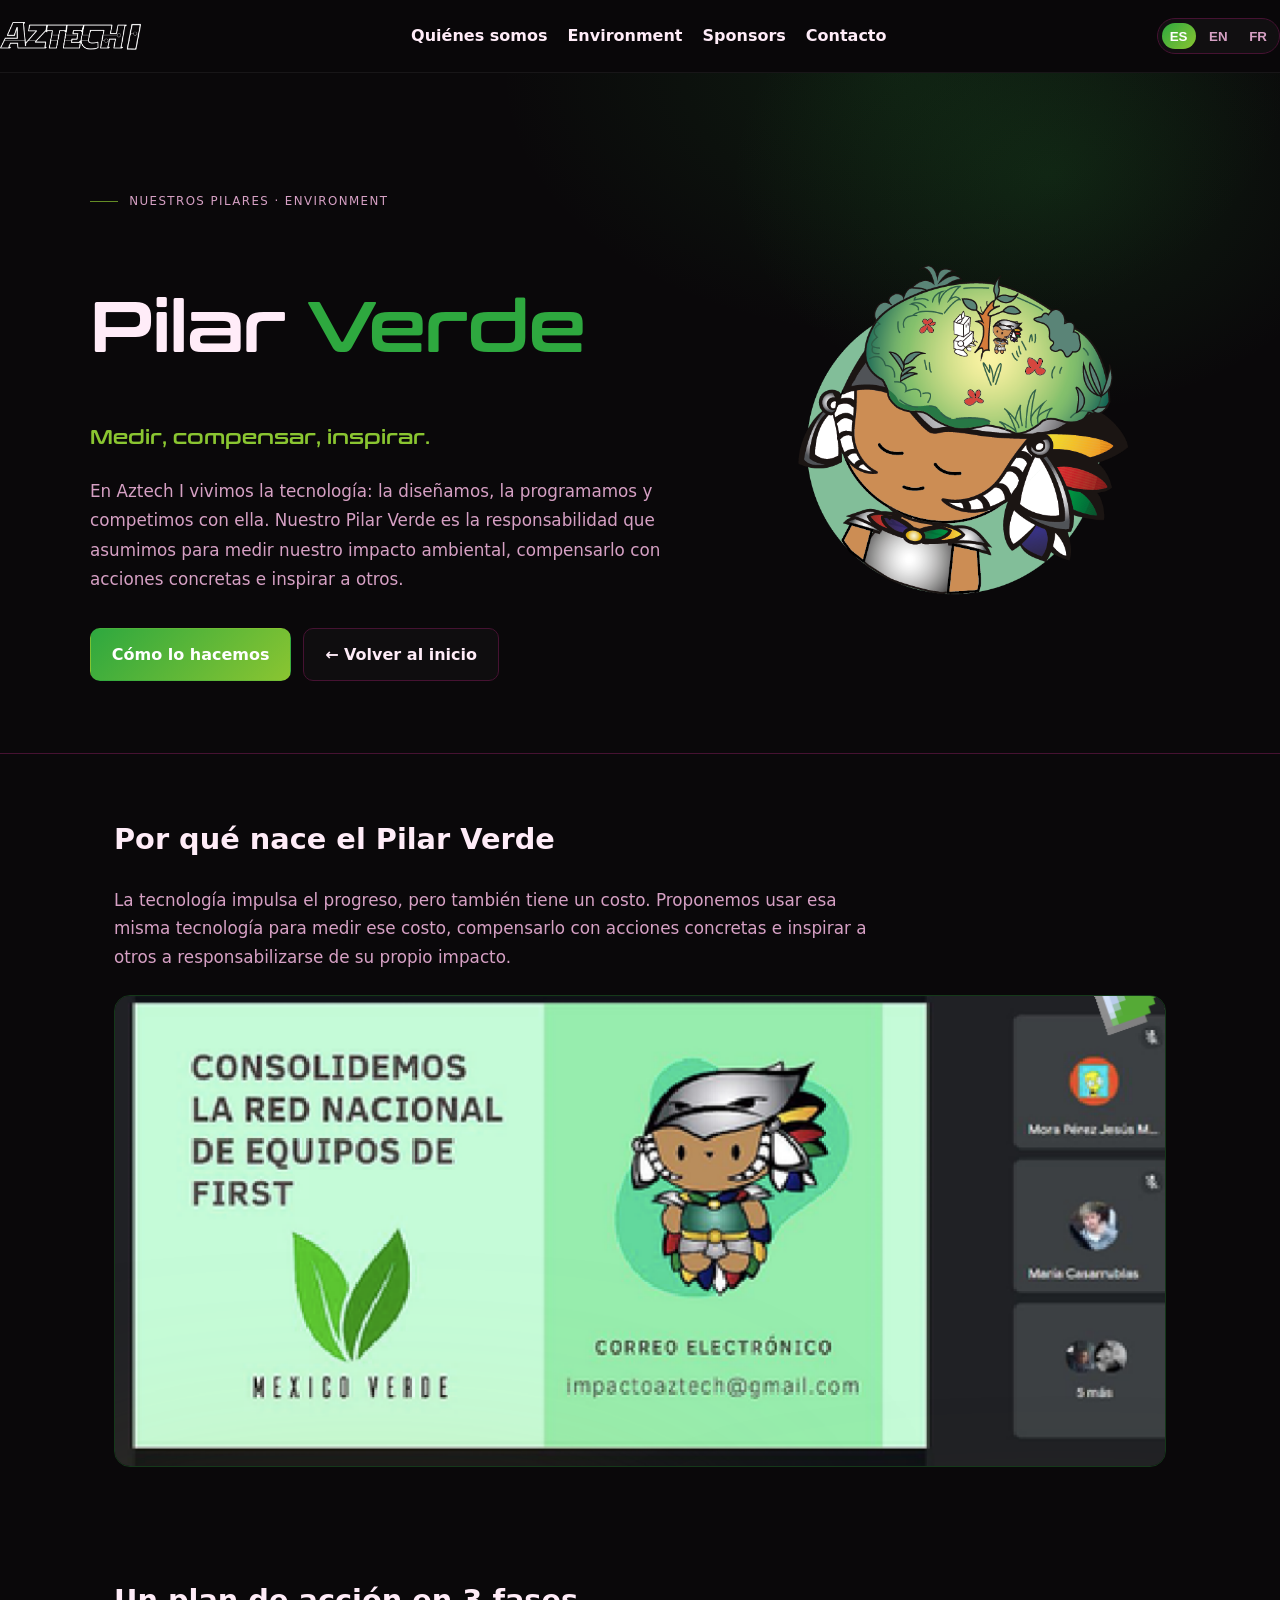
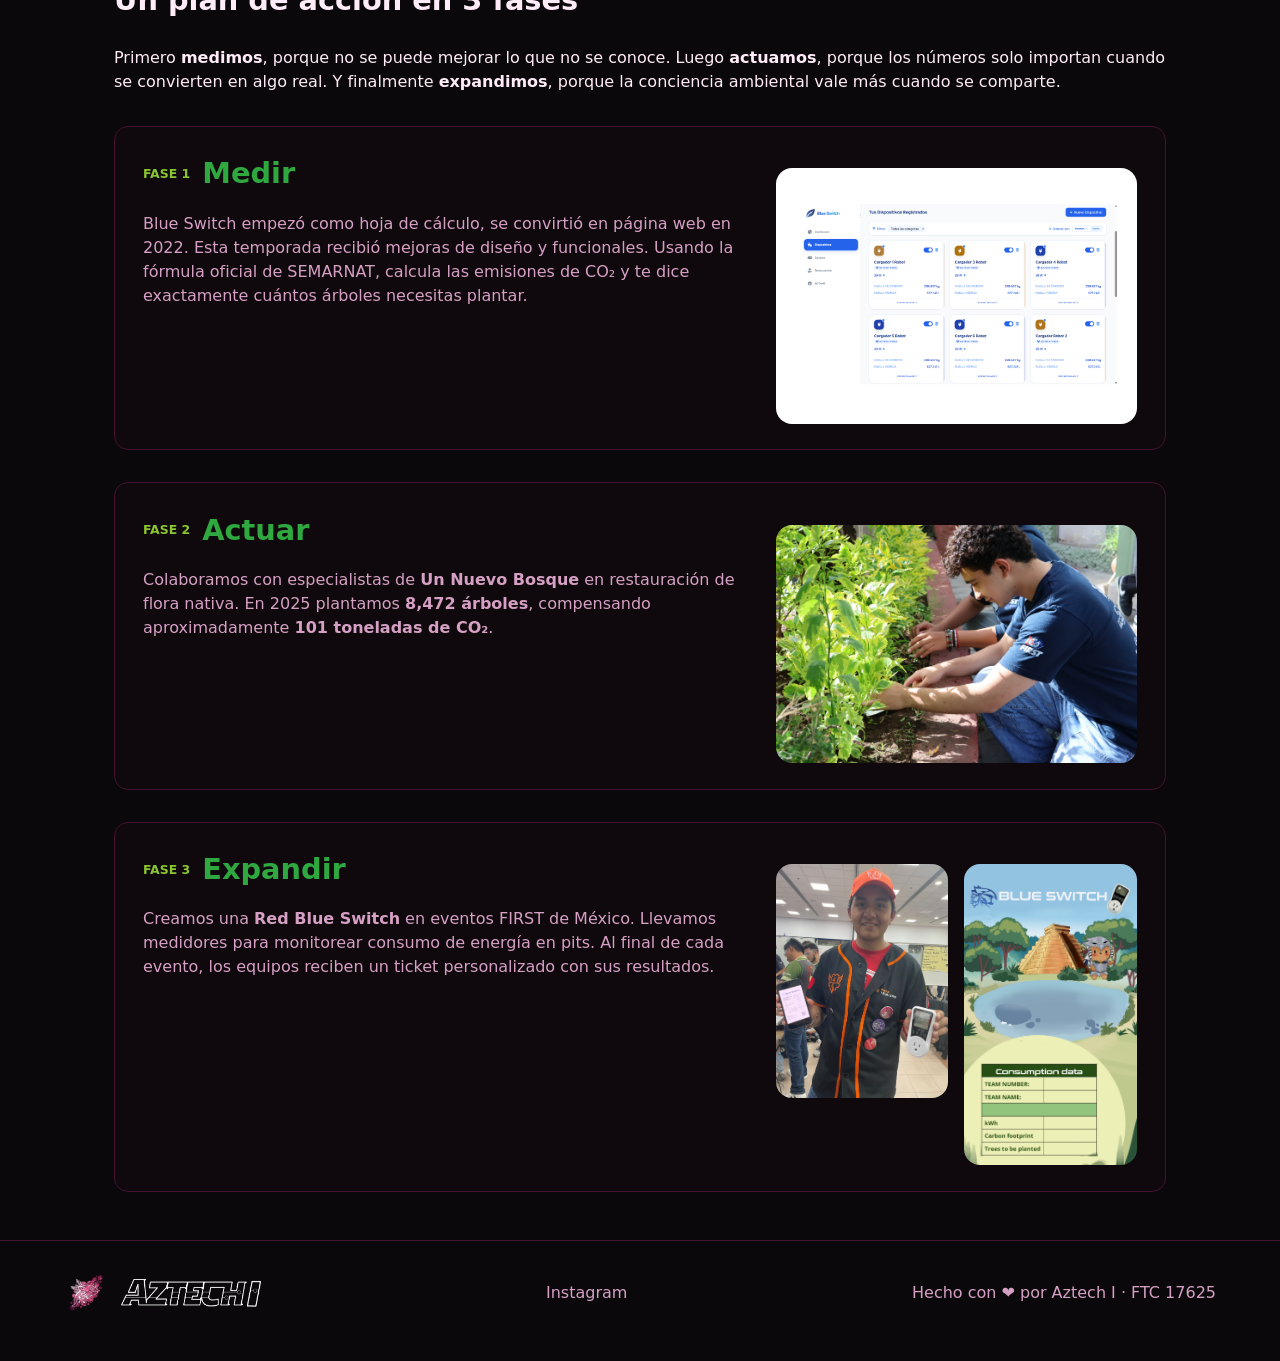
==== commit 28e2cb88: "Fix the real JS bugs: robust init, default Spanish, and include script on environment page." ====
--- a/environment.html
+++ b/environment.html
@@ -45,23 +45,6 @@
       </div>
       <div>
         <img src="green-aztlo.png" alt="Aztlo Verde" style="width: clamp(11rem, 48vw, 21rem); margin: 0 auto; display: block;" />
-      </div>
-    </div>
-  </section>
-
-  <section class="env-stats" style="max-width: 1100px; margin: 0 auto; padding: 2.5rem 1.5rem;">
-    <div style="display: grid; grid-template-columns: repeat(auto-fit, minmax(180px, 1fr)); gap: 1rem;">
-      <div class="env-stat">
-        <div style="font-size: 2.5rem; font-weight: 800; color: rgb(46 168 63);">+100</div>
-        <div style="color: rgb(var(--muted-foreground)); margin-top: 0.35rem;">Toneladas de CO₂ compensadas</div>
-      </div>
-      <div class="env-stat">
-        <div style="font-size: 2.5rem; font-weight: 800; color: rgb(46 168 63);">+8,000</div>
-        <div style="color: rgb(var(--muted-foreground)); margin-top: 0.35rem;">Árboles plantados</div>
-      </div>
-      <div class="env-stat">
-        <div style="font-size: 2.5rem; font-weight: 800; color: rgb(46 168 63);">+150</div>
-        <div style="color: rgb(var(--muted-foreground)); margin-top: 0.35rem;">Personas concientizadas</div>
       </div>
     </div>
   </section>
@@ -125,5 +108,6 @@
   </footer>
 
   <script src="i18n.js"></script>
+  <script src="script.js"></script>
 </body>
-</html>+</html>
